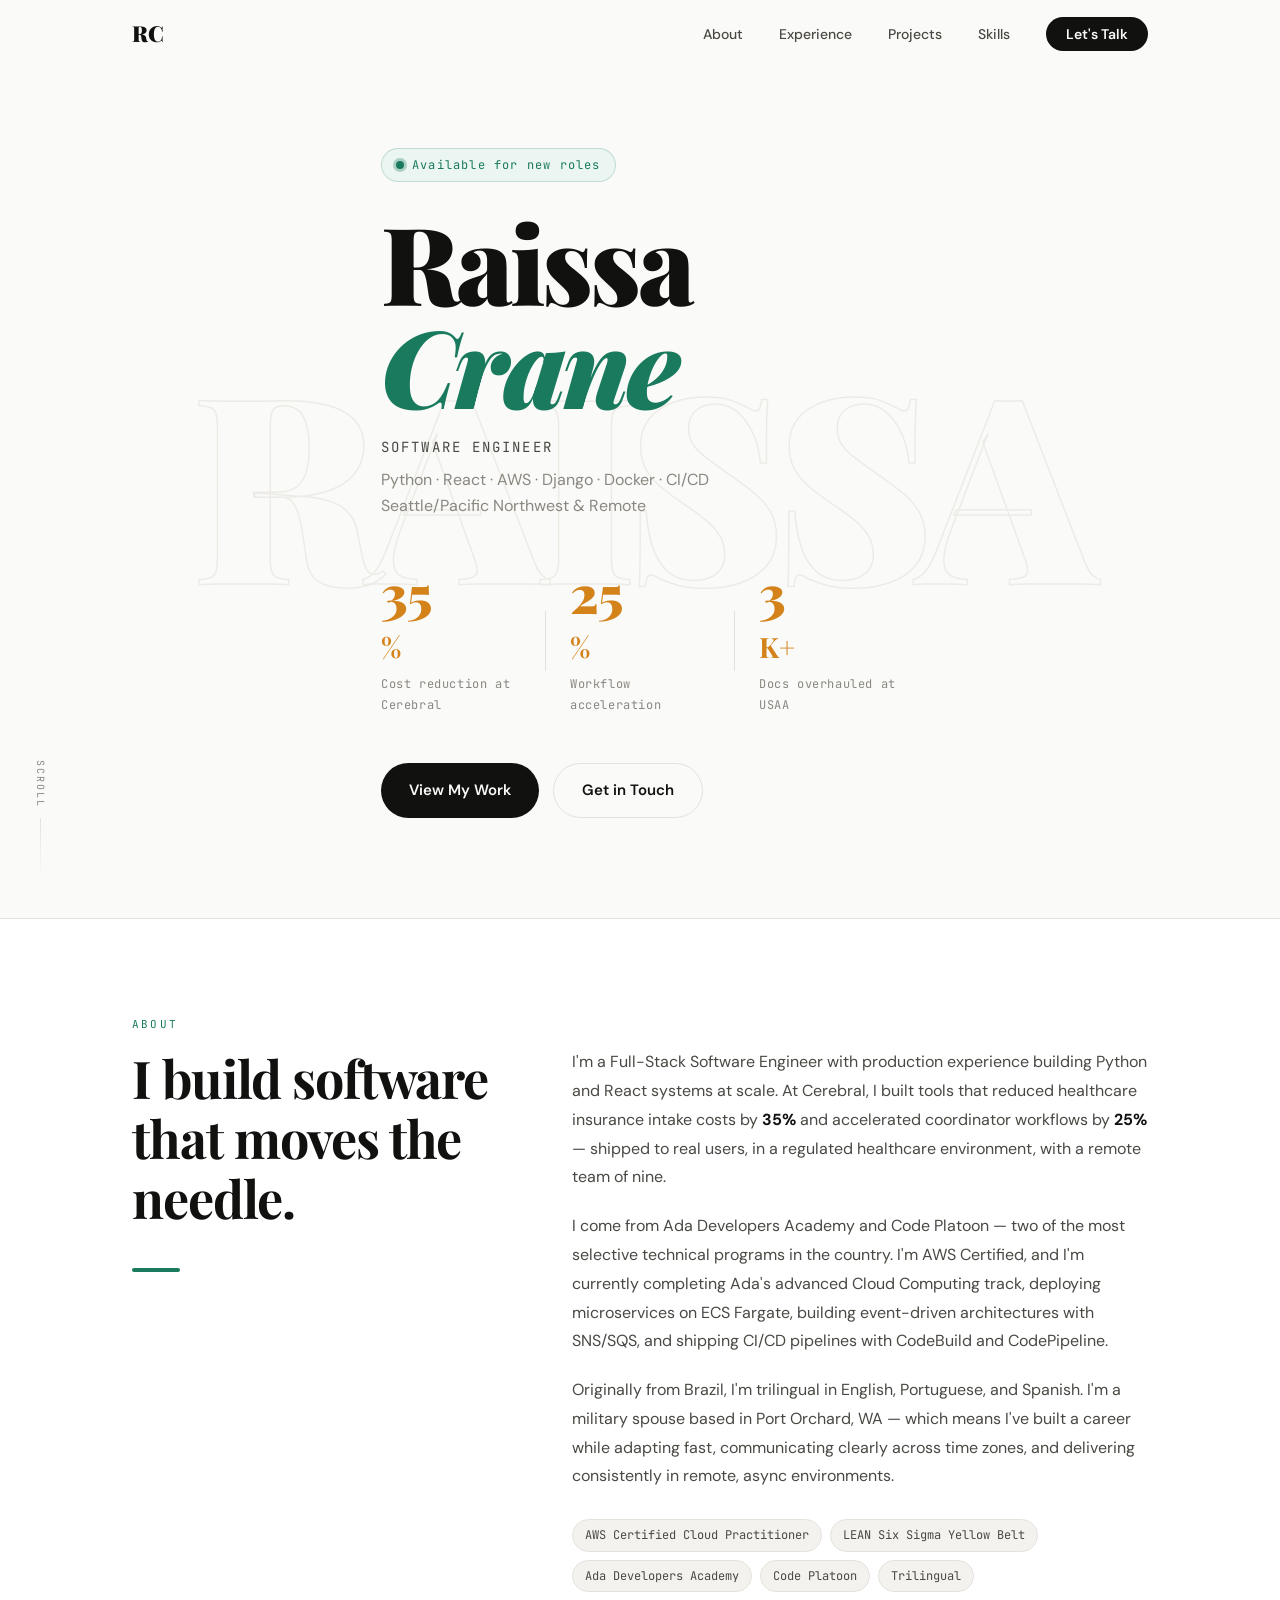
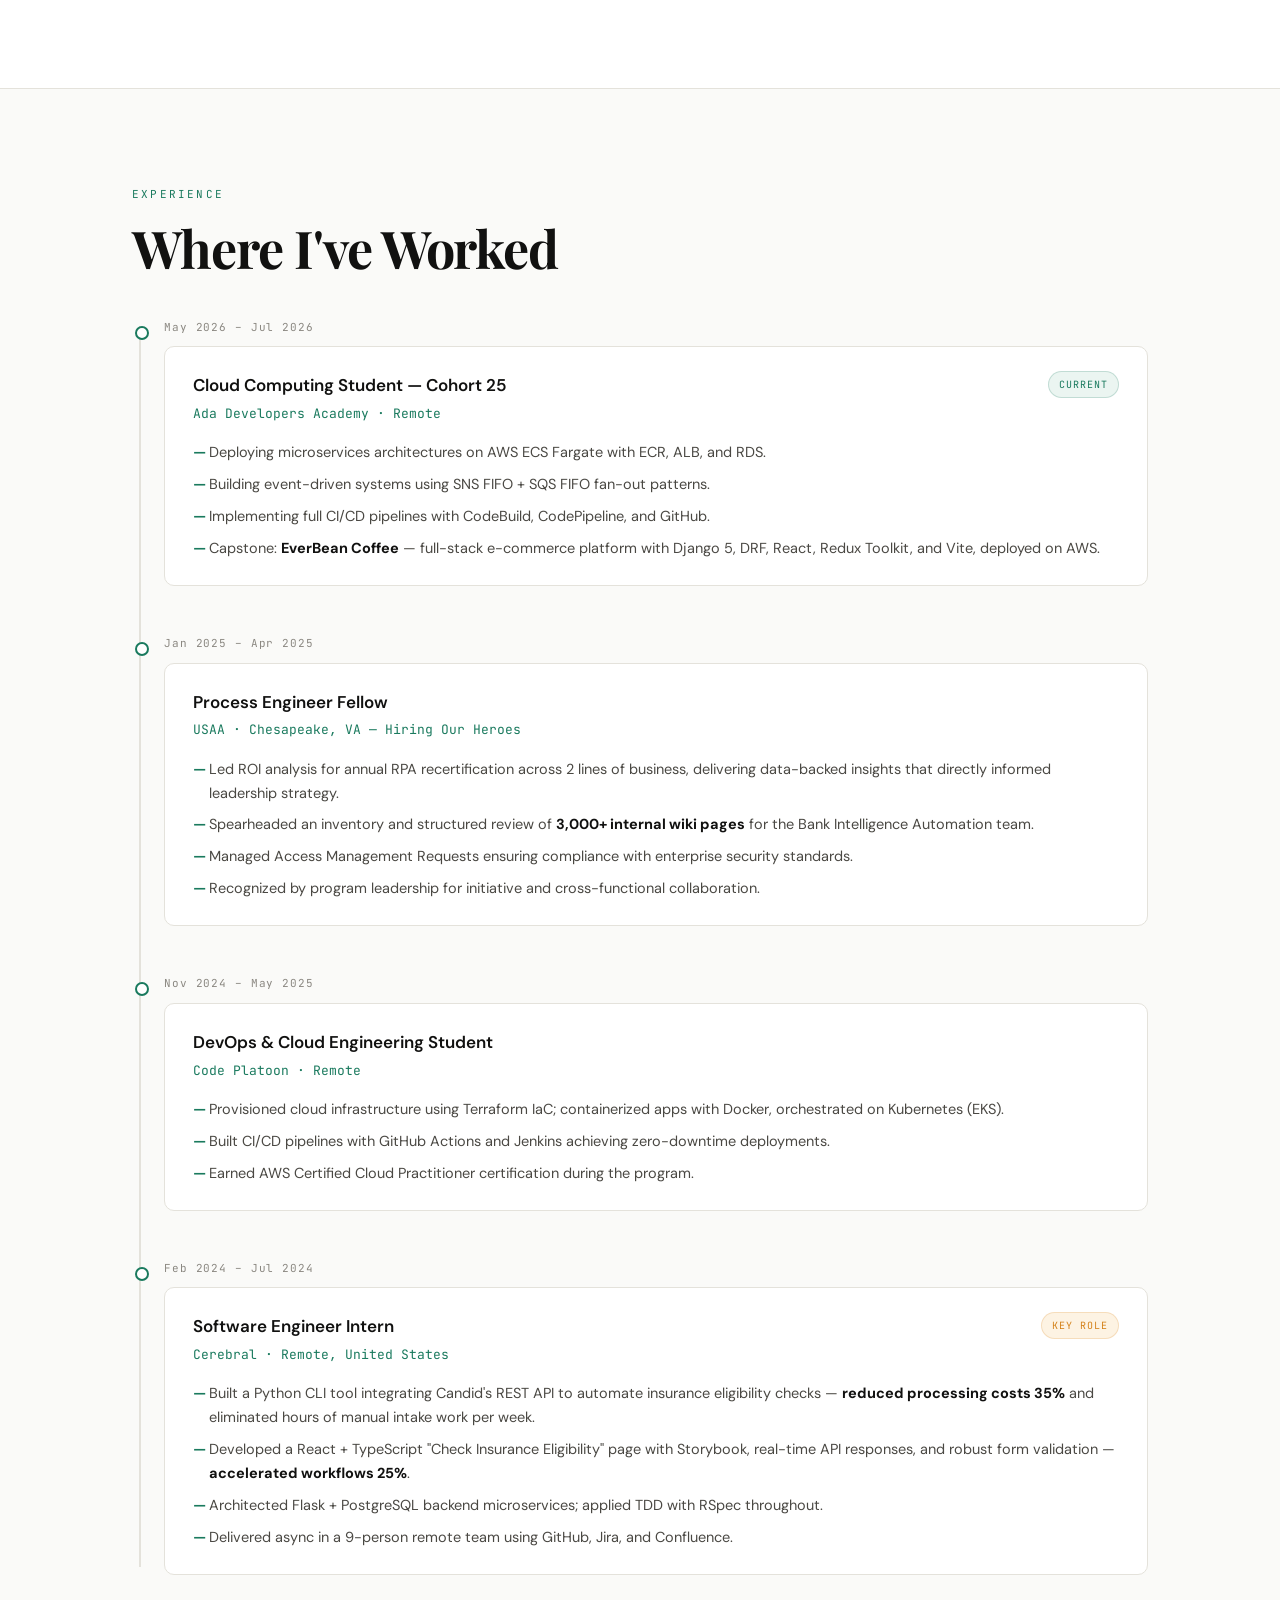
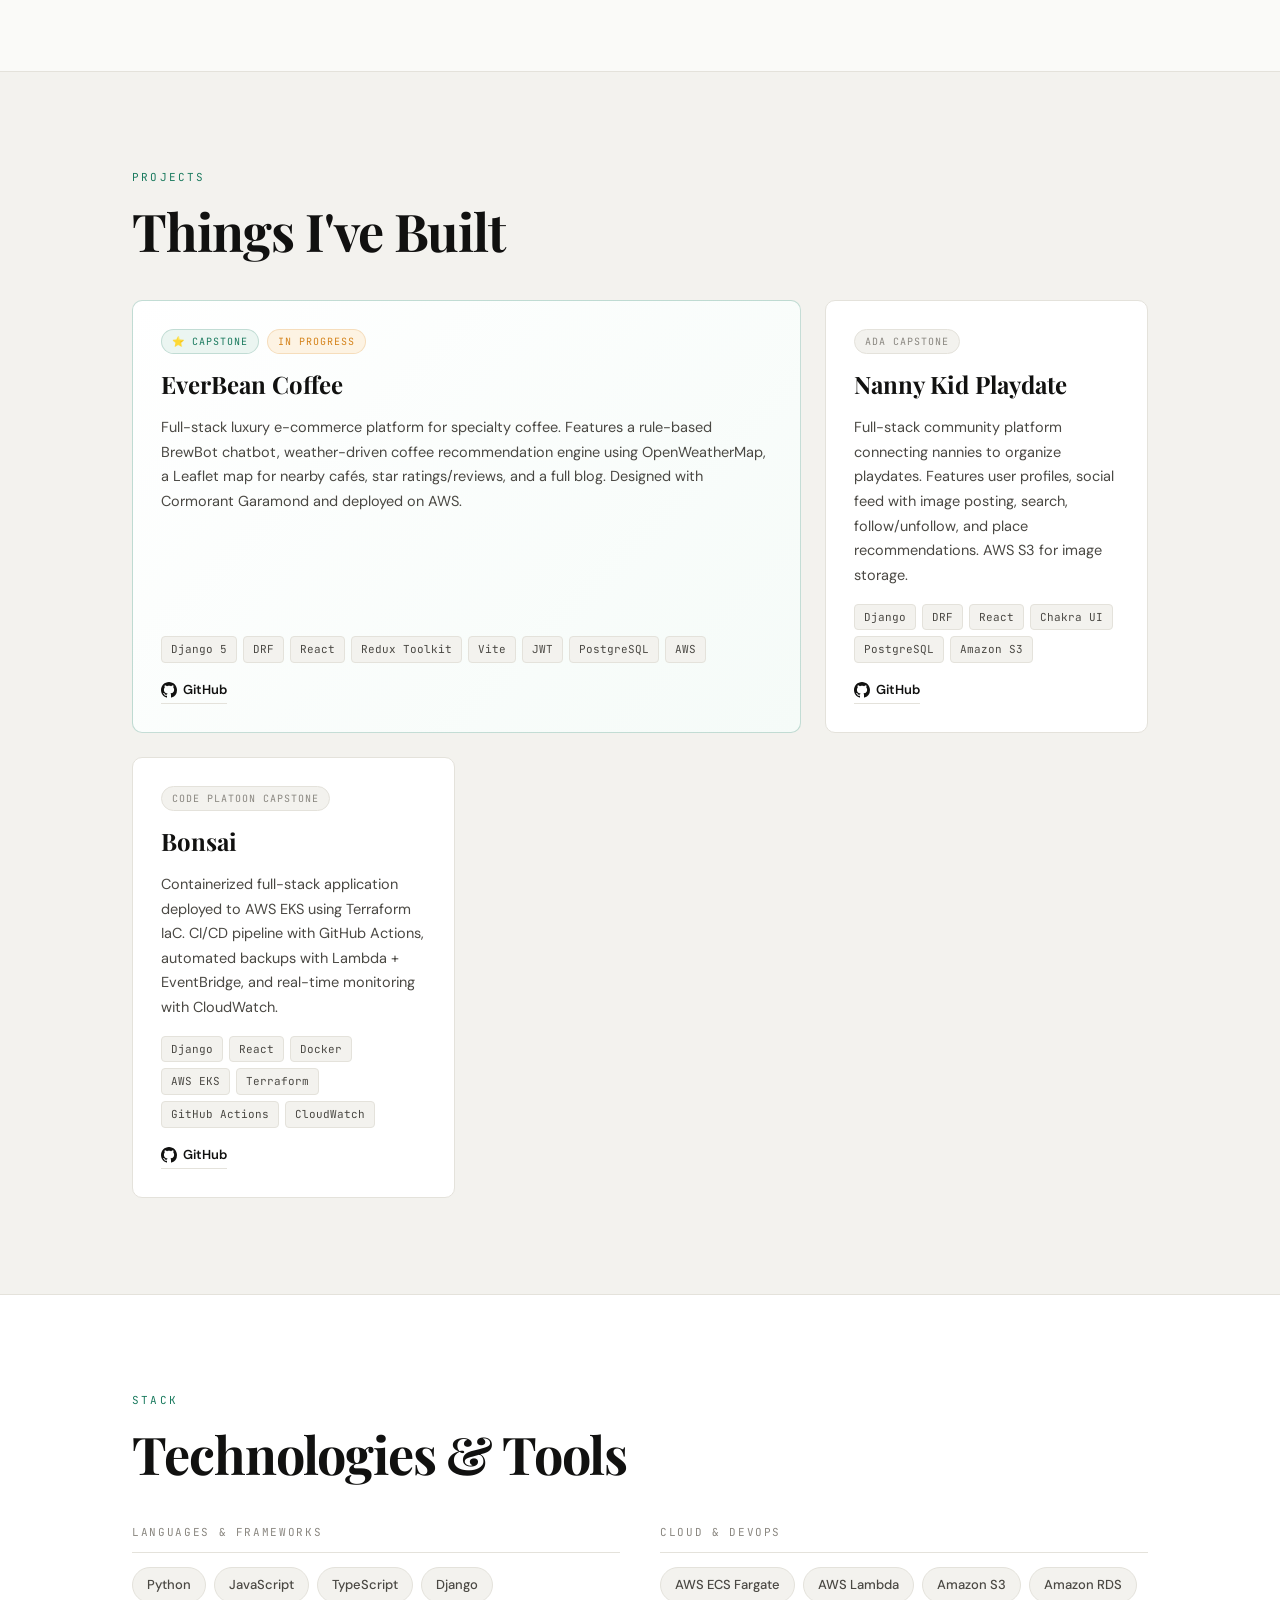
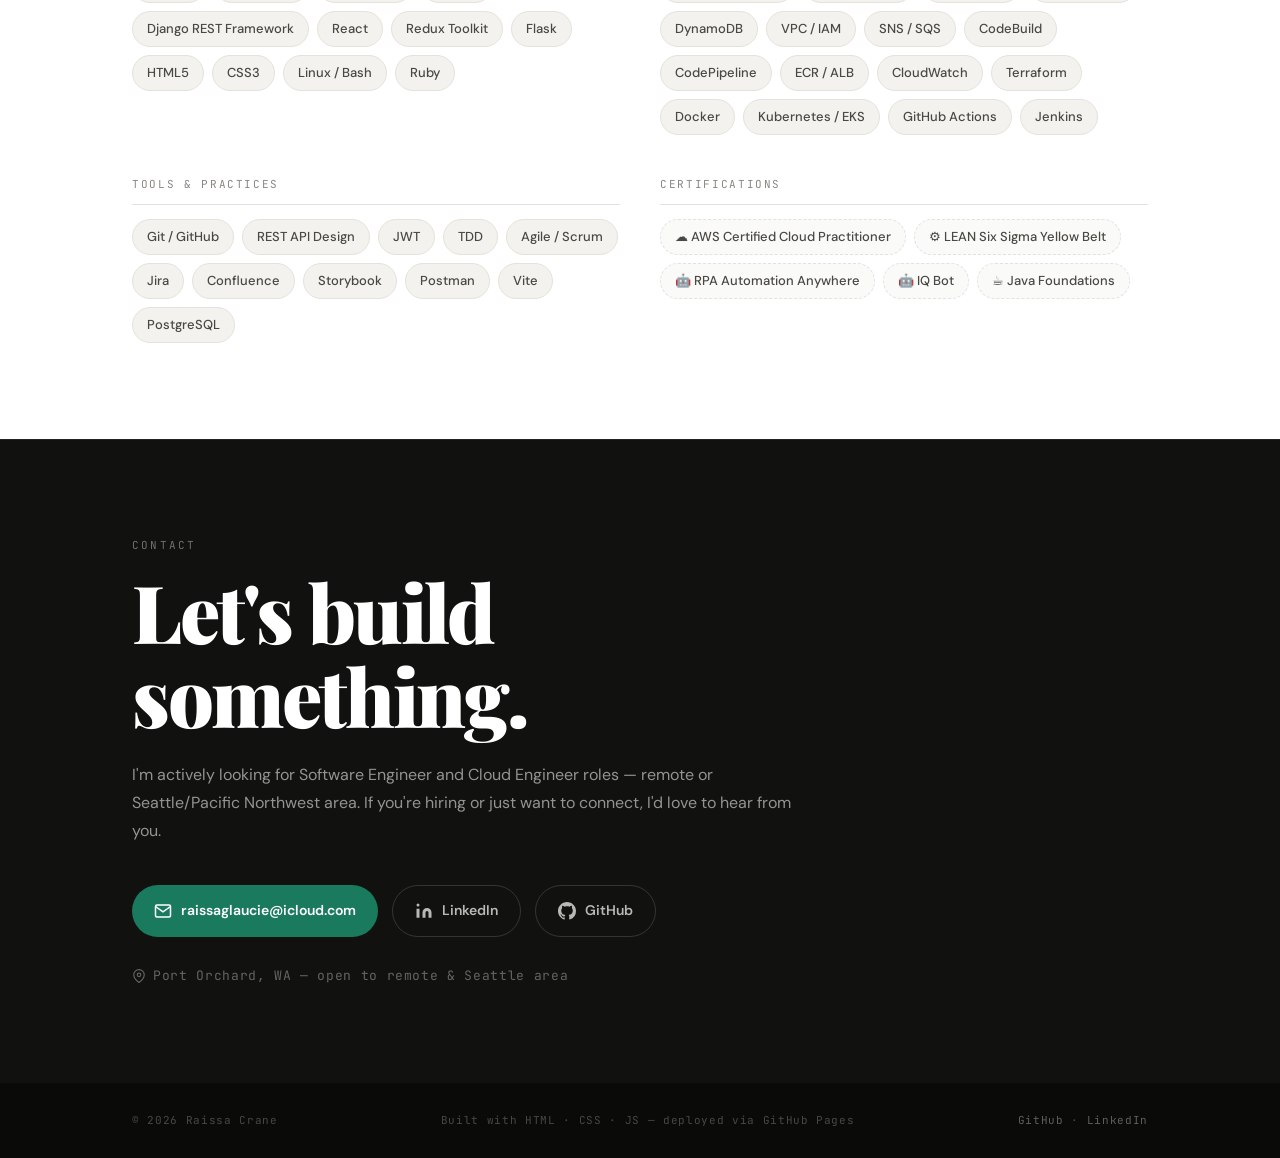
==== index.html @ 8f18fb9d "Initial portfolio deploy" ====
<!DOCTYPE html>
<html lang="en">
<head>
  <meta charset="UTF-8" />
  <meta name="viewport" content="width=device-width, initial-scale=1.0" />
  <meta name="description" content="Raissa Crane — Software Engineer. Python, React, AWS. Production experience reducing healthcare costs 35%. Open to work — Seattle/Pacific Northwest & Remote." />
  <meta name="keywords" content="Software Engineer, Python, React, AWS, Django, Full-Stack, Cloud Engineer, Portfolio" />
  <meta property="og:title" content="Raissa Crane — Software Engineer" />
  <meta property="og:description" content="Production-proven engineer. Python · React · AWS · Django. Reduced healthcare intake costs 35%." />
  <meta property="og:type" content="website" />
  <title>Raissa Crane — Software Engineer</title>
  <link rel="preconnect" href="https://fonts.googleapis.com" />
  <link rel="preconnect" href="https://fonts.gstatic.com" crossorigin />
  <link href="https://fonts.googleapis.com/css2?family=Playfair+Display:wght@700;900&family=DM+Sans:wght@300;400;500;600&family=JetBrains+Mono:wght@400;600&display=swap" rel="stylesheet" />
  <link rel="stylesheet" href="style.css" />
</head>
<body>

  <!-- ══ NAV ══ -->
  <nav class="nav" id="nav">
    <div class="nav-inner">
      <a href="#" class="nav-logo">RC</a>
      <ul class="nav-links">
        <li><a href="#about">About</a></li>
        <li><a href="#work">Experience</a></li>
        <li><a href="#projects">Projects</a></li>
        <li><a href="#skills">Skills</a></li>
        <li><a href="#contact" class="nav-cta">Let's Talk</a></li>
      </ul>
      <button class="nav-toggle" aria-label="Toggle menu" id="navToggle">
        <span></span><span></span><span></span>
      </button>
    </div>
    <div class="nav-mobile" id="navMobile">
      <a href="#about">About</a>
      <a href="#work">Experience</a>
      <a href="#projects">Projects</a>
      <a href="#skills">Skills</a>
      <a href="#contact">Let's Talk</a>
    </div>
  </nav>

  <!-- ══ HERO ══ -->
  <section class="hero" id="home">
    <div class="hero-bg-text" aria-hidden="true">RAISSA</div>
    <div class="hero-inner">
      <div class="hero-available">
        <span class="pulse"></span>
        Available for new roles
      </div>
      <h1 class="hero-name">Raissa<br><em>Crane</em></h1>
      <p class="hero-role">Software Engineer</p>
      <p class="hero-sub">
        Python · React · AWS · Django · Docker · CI/CD<br>
        Seattle/Pacific Northwest &amp; Remote
      </p>
      <div class="hero-stats">
        <div class="stat-item">
          <span class="stat-num" data-target="35">0</span><span class="stat-unit">%</span>
          <span class="stat-label">Cost reduction at Cerebral</span>
        </div>
        <div class="stat-divider"></div>
        <div class="stat-item">
          <span class="stat-num" data-target="25">0</span><span class="stat-unit">%</span>
          <span class="stat-label">Workflow acceleration</span>
        </div>
        <div class="stat-divider"></div>
        <div class="stat-item">
          <span class="stat-num" data-target="3">0</span><span class="stat-unit">K+</span>
          <span class="stat-label">Docs overhauled at USAA</span>
        </div>
      </div>
      <div class="hero-actions">
        <a href="#projects" class="btn btn-primary">View My Work</a>
        <a href="#contact" class="btn btn-ghost">Get in Touch</a>
      </div>
    </div>
    <div class="hero-scroll" aria-hidden="true">
      <span>scroll</span>
      <div class="scroll-line"></div>
    </div>
  </section>

  <!-- ══ ABOUT ══ -->
  <section class="about section-pad" id="about">
    <div class="container">
      <div class="section-eyebrow">About</div>
      <div class="about-grid">
        <div class="about-left">
          <h2 class="section-heading">I build software<br>that moves the needle.</h2>
          <div class="about-accent-bar"></div>
        </div>
        <div class="about-right">
          <p>
            I'm a Full-Stack Software Engineer with production experience building Python and React systems at scale. At Cerebral, I built tools that reduced healthcare insurance intake costs by <strong>35%</strong> and accelerated coordinator workflows by <strong>25%</strong> — shipped to real users, in a regulated healthcare environment, with a remote team of nine.
          </p>
          <p>
            I come from Ada Developers Academy and Code Platoon — two of the most selective technical programs in the country. I'm AWS Certified, and I'm currently completing Ada's advanced Cloud Computing track, deploying microservices on ECS Fargate, building event-driven architectures with SNS/SQS, and shipping CI/CD pipelines with CodeBuild and CodePipeline.
          </p>
          <p>
            Originally from Brazil, I'm trilingual in English, Portuguese, and Spanish. I'm a military spouse based in Port Orchard, WA — which means I've built a career while adapting fast, communicating clearly across time zones, and delivering consistently in remote, async environments.
          </p>
          <div class="about-tags">
            <span>AWS Certified Cloud Practitioner</span>
            <span>LEAN Six Sigma Yellow Belt</span>
            <span>Ada Developers Academy</span>
            <span>Code Platoon</span>
            <span>Trilingual</span>
          </div>
        </div>
      </div>
    </div>
  </section>

  <!-- ══ EXPERIENCE ══ -->
  <section class="work section-pad" id="work">
    <div class="container">
      <div class="section-eyebrow">Experience</div>
      <h2 class="section-heading">Where I've Worked</h2>

      <div class="timeline">

        <div class="tl-item reveal">
          <div class="tl-dot"></div>
          <div class="tl-date">May 2026 – Jul 2026</div>
          <div class="tl-card">
            <div class="tl-header">
              <div>
                <div class="tl-title">Cloud Computing Student — Cohort 25</div>
                <div class="tl-company">Ada Developers Academy · Remote</div>
              </div>
              <span class="tl-badge current">Current</span>
            </div>
            <ul class="tl-bullets">
              <li>Deploying microservices architectures on AWS ECS Fargate with ECR, ALB, and RDS.</li>
              <li>Building event-driven systems using SNS FIFO + SQS FIFO fan-out patterns.</li>
              <li>Implementing full CI/CD pipelines with CodeBuild, CodePipeline, and GitHub.</li>
              <li>Capstone: <strong>EverBean Coffee</strong> — full-stack e-commerce platform with Django 5, DRF, React, Redux Toolkit, and Vite, deployed on AWS.</li>
            </ul>
          </div>
        </div>

        <div class="tl-item reveal">
          <div class="tl-dot"></div>
          <div class="tl-date">Jan 2025 – Apr 2025</div>
          <div class="tl-card">
            <div class="tl-header">
              <div>
                <div class="tl-title">Process Engineer Fellow</div>
                <div class="tl-company">USAA · Chesapeake, VA — Hiring Our Heroes</div>
              </div>
            </div>
            <ul class="tl-bullets">
              <li>Led ROI analysis for annual RPA recertification across 2 lines of business, delivering data-backed insights that directly informed leadership strategy.</li>
              <li>Spearheaded an inventory and structured review of <strong>3,000+ internal wiki pages</strong> for the Bank Intelligence Automation team.</li>
              <li>Managed Access Management Requests ensuring compliance with enterprise security standards.</li>
              <li>Recognized by program leadership for initiative and cross-functional collaboration.</li>
            </ul>
          </div>
        </div>

        <div class="tl-item reveal">
          <div class="tl-dot"></div>
          <div class="tl-date">Nov 2024 – May 2025</div>
          <div class="tl-card">
            <div class="tl-header">
              <div>
                <div class="tl-title">DevOps &amp; Cloud Engineering Student</div>
                <div class="tl-company">Code Platoon · Remote</div>
              </div>
            </div>
            <ul class="tl-bullets">
              <li>Provisioned cloud infrastructure using Terraform IaC; containerized apps with Docker, orchestrated on Kubernetes (EKS).</li>
              <li>Built CI/CD pipelines with GitHub Actions and Jenkins achieving zero-downtime deployments.</li>
              <li>Earned AWS Certified Cloud Practitioner certification during the program.</li>
            </ul>
          </div>
        </div>

        <div class="tl-item reveal">
          <div class="tl-dot"></div>
          <div class="tl-date">Feb 2024 – Jul 2024</div>
          <div class="tl-card">
            <div class="tl-header">
              <div>
                <div class="tl-title">Software Engineer Intern</div>
                <div class="tl-company">Cerebral · Remote, United States</div>
              </div>
              <span class="tl-badge highlight">Key Role</span>
            </div>
            <ul class="tl-bullets">
              <li>Built a Python CLI tool integrating Candid's REST API to automate insurance eligibility checks — <strong>reduced processing costs 35%</strong> and eliminated hours of manual intake work per week.</li>
              <li>Developed a React + TypeScript "Check Insurance Eligibility" page with Storybook, real-time API responses, and robust form validation — <strong>accelerated workflows 25%</strong>.</li>
              <li>Architected Flask + PostgreSQL backend microservices; applied TDD with RSpec throughout.</li>
              <li>Delivered async in a 9-person remote team using GitHub, Jira, and Confluence.</li>
            </ul>
          </div>
        </div>

      </div>
    </div>
  </section>

  <!-- ══ PROJECTS ══ -->
  <section class="projects section-pad" id="projects">
    <div class="container">
      <div class="section-eyebrow">Projects</div>
      <h2 class="section-heading">Things I've Built</h2>
      <div class="projects-grid">

        <div class="project-card featured reveal">
          <div class="project-tag-row">
            <span class="project-tag tag-featured">⭐ Capstone</span>
            <span class="project-tag tag-live">In Progress</span>
          </div>
          <h3 class="project-title">EverBean Coffee</h3>
          <p class="project-desc">
            Full-stack luxury e-commerce platform for specialty coffee. Features a rule-based BrewBot chatbot, weather-driven coffee recommendation engine using OpenWeatherMap, a Leaflet map for nearby cafés, star ratings/reviews, and a full blog. Designed with Cormorant Garamond and deployed on AWS.
          </p>
          <div class="project-stack">
            <span>Django 5</span><span>DRF</span><span>React</span><span>Redux Toolkit</span>
            <span>Vite</span><span>JWT</span><span>PostgreSQL</span><span>AWS</span>
          </div>
          <div class="project-links">
            <a href="https://github.com/raissaglaucie/everbean-coffee" target="_blank" rel="noopener" class="project-link">
              <svg width="16" height="16" viewBox="0 0 24 24" fill="currentColor"><path d="M12 0C5.37 0 0 5.37 0 12c0 5.31 3.435 9.795 8.205 11.385.6.105.825-.255.825-.57 0-.285-.015-1.23-.015-2.235-3.015.555-3.795-.735-4.035-1.41-.135-.345-.72-1.41-1.23-1.695-.42-.225-1.02-.78-.015-.795.945-.015 1.62.87 1.845 1.23 1.08 1.815 2.805 1.305 3.495.99.105-.78.42-1.305.765-1.605-2.67-.3-5.46-1.335-5.46-5.925 0-1.305.465-2.385 1.23-3.225-.12-.3-.54-1.53.12-3.18 0 0 1.005-.315 3.3 1.23.96-.27 1.98-.405 3-.405s2.04.135 3 .405c2.295-1.56 3.3-1.23 3.3-1.23.66 1.65.24 2.88.12 3.18.765.84 1.23 1.905 1.23 3.225 0 4.605-2.805 5.625-5.475 5.925.435.375.81 1.095.81 2.22 0 1.605-.015 2.895-.015 3.3 0 .315.225.69.825.57A12.02 12.02 0 0 0 24 12c0-6.63-5.37-12-12-12z"/></svg>
              GitHub
            </a>
          </div>
        </div>

        <div class="project-card reveal">
          <div class="project-tag-row">
            <span class="project-tag tag-capstone">Ada Capstone</span>
          </div>
          <h3 class="project-title">Nanny Kid Playdate</h3>
          <p class="project-desc">
            Full-stack community platform connecting nannies to organize playdates. Features user profiles, social feed with image posting, search, follow/unfollow, and place recommendations. AWS S3 for image storage.
          </p>
          <div class="project-stack">
            <span>Django</span><span>DRF</span><span>React</span><span>Chakra UI</span>
            <span>PostgreSQL</span><span>Amazon S3</span>
          </div>
          <div class="project-links">
            <a href="https://github.com/raissaglaucie" target="_blank" rel="noopener" class="project-link">
              <svg width="16" height="16" viewBox="0 0 24 24" fill="currentColor"><path d="M12 0C5.37 0 0 5.37 0 12c0 5.31 3.435 9.795 8.205 11.385.6.105.825-.255.825-.57 0-.285-.015-1.23-.015-2.235-3.015.555-3.795-.735-4.035-1.41-.135-.345-.72-1.41-1.23-1.695-.42-.225-1.02-.78-.015-.795.945-.015 1.62.87 1.845 1.23 1.08 1.815 2.805 1.305 3.495.99.105-.78.42-1.305.765-1.605-2.67-.3-5.46-1.335-5.46-5.925 0-1.305.465-2.385 1.23-3.225-.12-.3-.54-1.53.12-3.18 0 0 1.005-.315 3.3 1.23.96-.27 1.98-.405 3-.405s2.04.135 3 .405c2.295-1.56 3.3-1.23 3.3-1.23.66 1.65.24 2.88.12 3.18.765.84 1.23 1.905 1.23 3.225 0 4.605-2.805 5.625-5.475 5.925.435.375.81 1.095.81 2.22 0 1.605-.015 2.895-.015 3.3 0 .315.225.69.825.57A12.02 12.02 0 0 0 24 12c0-6.63-5.37-12-12-12z"/></svg>
              GitHub
            </a>
          </div>
        </div>

        <div class="project-card reveal">
          <div class="project-tag-row">
            <span class="project-tag tag-capstone">Code Platoon Capstone</span>
          </div>
          <h3 class="project-title">Bonsai</h3>
          <p class="project-desc">
            Containerized full-stack application deployed to AWS EKS using Terraform IaC. CI/CD pipeline with GitHub Actions, automated backups with Lambda + EventBridge, and real-time monitoring with CloudWatch.
          </p>
          <div class="project-stack">
            <span>Django</span><span>React</span><span>Docker</span><span>AWS EKS</span>
            <span>Terraform</span><span>GitHub Actions</span><span>CloudWatch</span>
          </div>
          <div class="project-links">
            <a href="https://github.com/raissaglaucie" target="_blank" rel="noopener" class="project-link">
              <svg width="16" height="16" viewBox="0 0 24 24" fill="currentColor"><path d="M12 0C5.37 0 0 5.37 0 12c0 5.31 3.435 9.795 8.205 11.385.6.105.825-.255.825-.57 0-.285-.015-1.23-.015-2.235-3.015.555-3.795-.735-4.035-1.41-.135-.345-.72-1.41-1.23-1.695-.42-.225-1.02-.78-.015-.795.945-.015 1.62.87 1.845 1.23 1.08 1.815 2.805 1.305 3.495.99.105-.78.42-1.305.765-1.605-2.67-.3-5.46-1.335-5.46-5.925 0-1.305.465-2.385 1.23-3.225-.12-.3-.54-1.53.12-3.18 0 0 1.005-.315 3.3 1.23.96-.27 1.98-.405 3-.405s2.04.135 3 .405c2.295-1.56 3.3-1.23 3.3-1.23.66 1.65.24 2.88.12 3.18.765.84 1.23 1.905 1.23 3.225 0 4.605-2.805 5.625-5.475 5.925.435.375.81 1.095.81 2.22 0 1.605-.015 2.895-.015 3.3 0 .315.225.69.825.57A12.02 12.02 0 0 0 24 12c0-6.63-5.37-12-12-12z"/></svg>
              GitHub
            </a>
          </div>
        </div>

      </div>
    </div>
  </section>

  <!-- ══ SKILLS ══ -->
  <section class="skills section-pad" id="skills">
    <div class="container">
      <div class="section-eyebrow">Stack</div>
      <h2 class="section-heading">Technologies &amp; Tools</h2>
      <div class="skills-grid">
        <div class="skill-group reveal">
          <div class="skill-group-label">Languages &amp; Frameworks</div>
          <div class="skill-pills">
            <span>Python</span><span>JavaScript</span><span>TypeScript</span>
            <span>Django</span><span>Django REST Framework</span><span>React</span>
            <span>Redux Toolkit</span><span>Flask</span><span>HTML5</span>
            <span>CSS3</span><span>Linux / Bash</span><span>Ruby</span>
          </div>
        </div>
        <div class="skill-group reveal">
          <div class="skill-group-label">Cloud &amp; DevOps</div>
          <div class="skill-pills">
            <span>AWS ECS Fargate</span><span>AWS Lambda</span><span>Amazon S3</span>
            <span>Amazon RDS</span><span>DynamoDB</span><span>VPC / IAM</span>
            <span>SNS / SQS</span><span>CodeBuild</span><span>CodePipeline</span>
            <span>ECR / ALB</span><span>CloudWatch</span><span>Terraform</span>
            <span>Docker</span><span>Kubernetes / EKS</span><span>GitHub Actions</span>
            <span>Jenkins</span>
          </div>
        </div>
        <div class="skill-group reveal">
          <div class="skill-group-label">Tools &amp; Practices</div>
          <div class="skill-pills">
            <span>Git / GitHub</span><span>REST API Design</span><span>JWT</span>
            <span>TDD</span><span>Agile / Scrum</span><span>Jira</span>
            <span>Confluence</span><span>Storybook</span><span>Postman</span>
            <span>Vite</span><span>PostgreSQL</span>
          </div>
        </div>
        <div class="skill-group reveal">
          <div class="skill-group-label">Certifications</div>
          <div class="skill-pills certs">
            <span class="cert">☁️ AWS Certified Cloud Practitioner</span>
            <span class="cert">⚙️ LEAN Six Sigma Yellow Belt</span>
            <span class="cert">🤖 RPA Automation Anywhere</span>
            <span class="cert">🤖 IQ Bot</span>
            <span class="cert">☕ Java Foundations</span>
          </div>
        </div>
      </div>
    </div>
  </section>

  <!-- ══ CONTACT ══ -->
  <section class="contact section-pad" id="contact">
    <div class="container">
      <div class="contact-inner">
        <div class="section-eyebrow">Contact</div>
        <h2 class="contact-heading">Let's build something.</h2>
        <p class="contact-sub">
          I'm actively looking for Software Engineer and Cloud Engineer roles — remote or Seattle/Pacific Northwest area. If you're hiring or just want to connect, I'd love to hear from you.
        </p>
        <div class="contact-links">
          <a href="mailto:raissaglaucie@icloud.com" class="contact-btn primary">
            <svg width="18" height="18" viewBox="0 0 24 24" fill="none" stroke="currentColor" stroke-width="2"><path d="M4 4h16c1.1 0 2 .9 2 2v12c0 1.1-.9 2-2 2H4c-1.1 0-2-.9-2-2V6c0-1.1.9-2 2-2z"/><polyline points="22,6 12,13 2,6"/></svg>
            raissaglaucie@icloud.com
          </a>
          <a href="https://linkedin.com/in/raissacrane" target="_blank" rel="noopener" class="contact-btn ghost">
            <svg width="18" height="18" viewBox="0 0 24 24" fill="currentColor"><path d="M16 8a6 6 0 0 1 6 6v7h-4v-7a2 2 0 0 0-2-2 2 2 0 0 0-2 2v7h-4v-7a6 6 0 0 1 6-6zM2 9h4v12H2z"/><circle cx="4" cy="4" r="2"/></svg>
            LinkedIn
          </a>
          <a href="https://github.com/raissaglaucie" target="_blank" rel="noopener" class="contact-btn ghost">
            <svg width="18" height="18" viewBox="0 0 24 24" fill="currentColor"><path d="M12 0C5.37 0 0 5.37 0 12c0 5.31 3.435 9.795 8.205 11.385.6.105.825-.255.825-.57 0-.285-.015-1.23-.015-2.235-3.015.555-3.795-.735-4.035-1.41-.135-.345-.72-1.41-1.23-1.695-.42-.225-1.02-.78-.015-.795.945-.015 1.62.87 1.845 1.23 1.08 1.815 2.805 1.305 3.495.99.105-.78.42-1.305.765-1.605-2.67-.3-5.46-1.335-5.46-5.925 0-1.305.465-2.385 1.23-3.225-.12-.3-.54-1.53.12-3.18 0 0 1.005-.315 3.3 1.23.96-.27 1.98-.405 3-.405s2.04.135 3 .405c2.295-1.56 3.3-1.23 3.3-1.23.66 1.65.24 2.88.12 3.18.765.84 1.23 1.905 1.23 3.225 0 4.605-2.805 5.625-5.475 5.925.435.375.81 1.095.81 2.22 0 1.605-.015 2.895-.015 3.3 0 .315.225.69.825.57A12.02 12.02 0 0 0 24 12c0-6.63-5.37-12-12-12z"/></svg>
            GitHub
          </a>
        </div>
        <div class="contact-location">
          <svg width="14" height="14" viewBox="0 0 24 24" fill="none" stroke="currentColor" stroke-width="2"><path d="M21 10c0 7-9 13-9 13s-9-6-9-13a9 9 0 0 1 18 0z"/><circle cx="12" cy="10" r="3"/></svg>
          Port Orchard, WA — open to remote &amp; Seattle area
        </div>
      </div>
    </div>
  </section>

  <!-- ══ FOOTER ══ -->
  <footer class="footer">
    <div class="container footer-inner">
      <span>© 2026 Raissa Crane</span>
      <span>Built with HTML · CSS · JS — deployed via GitHub Pages</span>
      <span>
        <a href="https://github.com/raissaglaucie" target="_blank" rel="noopener">GitHub</a> ·
        <a href="https://linkedin.com/in/raissacrane" target="_blank" rel="noopener">LinkedIn</a>
      </span>
    </div>
  </footer>

  <script src="script.js"></script>
</body>
</html>
---- style.css ----
/* ══════════════════════════════════════════
   RAISSA CRANE — PORTFOLIO
   Design: editorial, light, emerald accent
   ══════════════════════════════════════════ */

/* ── TOKENS ── */
:root {
  --bg:         #FAFAF8;
  --bg-alt:     #F3F2EE;
  --surface:    #FFFFFF;
  --border:     #E4E2DB;
  --text:       #111110;
  --text-mid:   #4A4843;
  --text-light: #8A8780;
  --green:      #1A7A5E;
  --green-light:#EBF5F1;
  --green-mid:  #2A9B78;
  --amber:      #D4821A;
  --amber-light:#FDF3E3;

  --ff-display: 'Playfair Display', Georgia, serif;
  --ff-body:    'DM Sans', system-ui, sans-serif;
  --ff-mono:    'JetBrains Mono', 'Courier New', monospace;

  --nav-h: 68px;
  --radius: 10px;
  --transition: 0.25s ease;
}

/* ── RESET ── */
*, *::before, *::after { box-sizing: border-box; margin: 0; padding: 0; }
html { scroll-behavior: smooth; -webkit-font-smoothing: antialiased; }
body {
  background: var(--bg);
  color: var(--text);
  font-family: var(--ff-body);
  font-size: 16px;
  line-height: 1.7;
  overflow-x: hidden;
}
img { display: block; max-width: 100%; }
a { color: inherit; text-decoration: none; }

/* ── TYPOGRAPHY ── */
.section-eyebrow {
  font-family: var(--ff-mono);
  font-size: 11px;
  letter-spacing: 0.2em;
  text-transform: uppercase;
  color: var(--green);
  margin-bottom: 14px;
}
.section-heading {
  font-family: var(--ff-display);
  font-size: clamp(32px, 5vw, 52px);
  font-weight: 700;
  line-height: 1.15;
  letter-spacing: -0.02em;
  color: var(--text);
  margin-bottom: 40px;
}
.section-pad { padding: 96px 0; }

/* ── CONTAINER ── */
.container {
  max-width: 1080px;
  margin: 0 auto;
  padding: 0 32px;
}

/* ══ NAV ══ */
.nav {
  position: fixed;
  top: 0; left: 0; right: 0;
  z-index: 100;
  background: rgba(250,250,248,0.92);
  backdrop-filter: blur(12px);
  border-bottom: 1px solid transparent;
  transition: border-color var(--transition), box-shadow var(--transition);
  height: var(--nav-h);
}
.nav.scrolled {
  border-color: var(--border);
  box-shadow: 0 1px 20px rgba(0,0,0,0.06);
}
.nav-inner {
  max-width: 1080px;
  margin: 0 auto;
  padding: 0 32px;
  height: var(--nav-h);
  display: flex;
  align-items: center;
  justify-content: space-between;
}
.nav-logo {
  font-family: var(--ff-display);
  font-size: 22px;
  font-weight: 900;
  color: var(--text);
  letter-spacing: -0.02em;
}
.nav-links {
  display: flex;
  list-style: none;
  gap: 36px;
  align-items: center;
}
.nav-links a {
  font-size: 14px;
  font-weight: 500;
  color: var(--text-mid);
  transition: color var(--transition);
}
.nav-links a:hover { color: var(--text); }
.nav-links .nav-cta {
  background: var(--text);
  color: var(--bg) !important;
  padding: 8px 20px;
  border-radius: 100px;
  font-weight: 600;
  transition: background var(--transition), transform var(--transition);
}
.nav-links .nav-cta:hover { background: var(--green); transform: translateY(-1px); }
.nav-toggle { display: none; }

/* Mobile nav */
.nav-mobile {
  display: none;
  flex-direction: column;
  gap: 0;
  background: var(--surface);
  border-top: 1px solid var(--border);
  padding: 12px 0;
}
.nav-mobile a {
  display: block;
  padding: 12px 32px;
  font-size: 15px;
  font-weight: 500;
  color: var(--text-mid);
  transition: color var(--transition), background var(--transition);
}
.nav-mobile a:hover { color: var(--text); background: var(--bg-alt); }
.nav-mobile.open { display: flex; }

/* ══ HERO ══ */
.hero {
  min-height: 100vh;
  padding-top: var(--nav-h);
  background: var(--bg);
  display: flex;
  align-items: center;
  position: relative;
  overflow: hidden;
}
.hero-bg-text {
  position: absolute;
  top: 50%;
  left: 50%;
  transform: translate(-50%, -46%);
  font-family: var(--ff-display);
  font-size: clamp(120px, 22vw, 260px);
  font-weight: 900;
  letter-spacing: -0.04em;
  color: transparent;
  -webkit-text-stroke: 1.5px var(--border);
  text-stroke: 1.5px var(--border);
  white-space: nowrap;
  user-select: none;
  pointer-events: none;
  opacity: 0.6;
}
.hero-inner {
  position: relative;
  z-index: 2;
  max-width: 1080px;
  margin: 0 auto;
  padding: 80px 32px 100px;
}
.hero-available {
  display: inline-flex;
  align-items: center;
  gap: 8px;
  font-family: var(--ff-mono);
  font-size: 12px;
  letter-spacing: 0.1em;
  color: var(--green);
  background: var(--green-light);
  border: 1px solid rgba(26,122,94,0.2);
  border-radius: 100px;
  padding: 6px 14px;
  margin-bottom: 28px;
}
.pulse {
  width: 8px; height: 8px;
  border-radius: 50%;
  background: var(--green);
  position: relative;
  flex-shrink: 0;
}
.pulse::after {
  content: '';
  position: absolute;
  inset: -3px;
  border-radius: 50%;
  background: var(--green);
  opacity: 0.3;
  animation: pulse 2s ease infinite;
}
@keyframes pulse {
  0%, 100% { transform: scale(1); opacity: 0.3; }
  50% { transform: scale(1.6); opacity: 0; }
}
.hero-name {
  font-family: var(--ff-display);
  font-size: clamp(56px, 10vw, 108px);
  font-weight: 900;
  line-height: 0.95;
  letter-spacing: -0.03em;
  color: var(--text);
  margin-bottom: 20px;
}
.hero-name em {
  font-style: italic;
  color: var(--green);
}
.hero-role {
  font-family: var(--ff-mono);
  font-size: 14px;
  letter-spacing: 0.15em;
  text-transform: uppercase;
  color: var(--text-mid);
  margin-bottom: 8px;
}
.hero-sub {
  font-size: 16px;
  color: var(--text-light);
  margin-bottom: 48px;
  line-height: 1.6;
}

/* Stats */
.hero-stats {
  display: flex;
  align-items: center;
  gap: 0;
  margin-bottom: 48px;
  flex-wrap: wrap;
  gap: 24px;
}
.stat-item {
  display: flex;
  flex-direction: column;
  gap: 4px;
}
.stat-num {
  font-family: var(--ff-display);
  font-size: 52px;
  font-weight: 900;
  line-height: 1;
  color: var(--amber);
  letter-spacing: -0.02em;
}
.stat-unit {
  font-family: var(--ff-display);
  font-size: 28px;
  font-weight: 700;
  color: var(--amber);
}
.stat-label {
  font-size: 12px;
  color: var(--text-light);
  font-family: var(--ff-mono);
  letter-spacing: 0.05em;
  max-width: 140px;
}
.stat-divider {
  width: 1px;
  height: 60px;
  background: var(--border);
  flex-shrink: 0;
}

/* Hero buttons */
.hero-actions { display: flex; gap: 14px; flex-wrap: wrap; }
.btn {
  display: inline-flex;
  align-items: center;
  gap: 8px;
  font-size: 15px;
  font-weight: 600;
  padding: 14px 28px;
  border-radius: 100px;
  transition: all var(--transition);
  cursor: pointer;
}
.btn-primary {
  background: var(--text);
  color: var(--bg);
}
.btn-primary:hover { background: var(--green); transform: translateY(-2px); box-shadow: 0 8px 24px rgba(26,122,94,0.25); }
.btn-ghost {
  background: transparent;
  color: var(--text);
  border: 1.5px solid var(--border);
}
.btn-ghost:hover { border-color: var(--text); transform: translateY(-2px); }

/* Hero scroll indicator */
.hero-scroll {
  position: absolute;
  bottom: 40px;
  left: 32px;
  display: flex;
  flex-direction: column;
  align-items: center;
  gap: 10px;
}
.hero-scroll span {
  font-family: var(--ff-mono);
  font-size: 10px;
  letter-spacing: 0.2em;
  text-transform: uppercase;
  color: var(--text-light);
  writing-mode: vertical-rl;
}
.scroll-line {
  width: 1px;
  height: 60px;
  background: linear-gradient(to bottom, var(--border), transparent);
  animation: scrollAnim 1.8s ease infinite;
}
@keyframes scrollAnim {
  0% { transform: scaleY(0); transform-origin: top; }
  50% { transform: scaleY(1); transform-origin: top; }
  51% { transform: scaleY(1); transform-origin: bottom; }
  100% { transform: scaleY(0); transform-origin: bottom; }
}

/* ══ ABOUT ══ */
.about { background: var(--surface); border-top: 1px solid var(--border); border-bottom: 1px solid var(--border); }
.about-grid {
  display: grid;
  grid-template-columns: 1fr 1.6fr;
  gap: 80px;
  align-items: start;
}
.about-accent-bar {
  width: 48px;
  height: 4px;
  background: var(--green);
  border-radius: 2px;
  margin-top: 16px;
}
.about-right p {
  color: var(--text-mid);
  margin-bottom: 20px;
  font-size: 16px;
  line-height: 1.8;
}
.about-right p strong { color: var(--text); }
.about-tags {
  display: flex;
  flex-wrap: wrap;
  gap: 8px;
  margin-top: 28px;
}
.about-tags span {
  font-family: var(--ff-mono);
  font-size: 12px;
  padding: 5px 12px;
  border-radius: 100px;
  background: var(--bg-alt);
  border: 1px solid var(--border);
  color: var(--text-mid);
}

/* ══ EXPERIENCE / TIMELINE ══ */
.work { background: var(--bg); }
.timeline {
  position: relative;
  padding-left: 32px;
}
.timeline::before {
  content: '';
  position: absolute;
  left: 7px;
  top: 8px;
  bottom: 8px;
  width: 2px;
  background: var(--border);
}
.tl-item {
  position: relative;
  margin-bottom: 48px;
}
.tl-item:last-child { margin-bottom: 0; }
.tl-dot {
  position: absolute;
  left: -29px;
  top: 8px;
  width: 14px; height: 14px;
  border-radius: 50%;
  background: var(--surface);
  border: 2.5px solid var(--green);
  z-index: 1;
}
.tl-date {
  font-family: var(--ff-mono);
  font-size: 11px;
  letter-spacing: 0.08em;
  color: var(--text-light);
  margin-bottom: 10px;
}
.tl-card {
  background: var(--surface);
  border: 1px solid var(--border);
  border-radius: var(--radius);
  padding: 24px 28px;
  transition: box-shadow var(--transition), border-color var(--transition);
}
.tl-card:hover {
  box-shadow: 0 4px 24px rgba(0,0,0,0.07);
  border-color: rgba(26,122,94,0.25);
}
.tl-header {
  display: flex;
  justify-content: space-between;
  align-items: flex-start;
  gap: 12px;
  margin-bottom: 16px;
  flex-wrap: wrap;
}
.tl-title {
  font-size: 17px;
  font-weight: 600;
  color: var(--text);
  margin-bottom: 3px;
}
.tl-company {
  font-size: 13px;
  color: var(--green);
  font-family: var(--ff-mono);
}
.tl-badge {
  font-family: var(--ff-mono);
  font-size: 10px;
  letter-spacing: 0.1em;
  text-transform: uppercase;
  padding: 4px 10px;
  border-radius: 100px;
  white-space: nowrap;
  flex-shrink: 0;
}
.tl-badge.current { background: var(--green-light); color: var(--green); border: 1px solid rgba(26,122,94,0.2); }
.tl-badge.highlight { background: var(--amber-light); color: var(--amber); border: 1px solid rgba(212,130,26,0.2); }
.tl-bullets {
  list-style: none;
  display: flex;
  flex-direction: column;
  gap: 8px;
}
.tl-bullets li {
  position: relative;
  padding-left: 16px;
  font-size: 14.5px;
  color: var(--text-mid);
  line-height: 1.65;
}
.tl-bullets li::before {
  content: '—';
  position: absolute;
  left: 0;
  color: var(--green);
  font-weight: 700;
}
.tl-bullets li strong { color: var(--text); }

/* ══ PROJECTS ══ */
.projects { background: var(--bg-alt); border-top: 1px solid var(--border); }
.projects-grid {
  display: grid;
  grid-template-columns: repeat(auto-fit, minmax(300px, 1fr));
  gap: 24px;
}
.project-card {
  background: var(--surface);
  border: 1px solid var(--border);
  border-radius: var(--radius);
  padding: 28px;
  display: flex;
  flex-direction: column;
  gap: 16px;
  transition: box-shadow var(--transition), border-color var(--transition), transform var(--transition);
}
.project-card:hover {
  box-shadow: 0 8px 32px rgba(0,0,0,0.09);
  border-color: rgba(26,122,94,0.3);
  transform: translateY(-3px);
}
.project-card.featured {
  border-color: rgba(26,122,94,0.25);
  background: linear-gradient(135deg, #fff 0%, #f5fbf8 100%);
  grid-column: span 2;
}
.project-tag-row { display: flex; gap: 8px; flex-wrap: wrap; }
.project-tag {
  font-family: var(--ff-mono);
  font-size: 10px;
  letter-spacing: 0.1em;
  text-transform: uppercase;
  padding: 3px 10px;
  border-radius: 100px;
}
.tag-featured { background: var(--green-light); color: var(--green); border: 1px solid rgba(26,122,94,0.2); }
.tag-live     { background: var(--amber-light);  color: var(--amber);  border: 1px solid rgba(212,130,26,0.2); }
.tag-capstone { background: var(--bg-alt); color: var(--text-light); border: 1px solid var(--border); }
.project-title {
  font-family: var(--ff-display);
  font-size: 24px;
  font-weight: 700;
  color: var(--text);
  line-height: 1.2;
}
.project-desc {
  font-size: 14.5px;
  color: var(--text-mid);
  line-height: 1.7;
  flex: 1;
}
.project-stack {
  display: flex;
  flex-wrap: wrap;
  gap: 6px;
}
.project-stack span {
  font-family: var(--ff-mono);
  font-size: 11px;
  padding: 3px 9px;
  border-radius: 4px;
  background: var(--bg-alt);
  color: var(--text-mid);
  border: 1px solid var(--border);
}
.project-links { display: flex; gap: 12px; }
.project-link {
  display: inline-flex;
  align-items: center;
  gap: 6px;
  font-size: 13px;
  font-weight: 600;
  color: var(--text);
  border-bottom: 1.5px solid var(--border);
  padding-bottom: 2px;
  transition: color var(--transition), border-color var(--transition);
}
.project-link:hover { color: var(--green); border-color: var(--green); }

/* ══ SKILLS ══ */
.skills { background: var(--surface); border-top: 1px solid var(--border); }
.skills-grid {
  display: grid;
  grid-template-columns: 1fr 1fr;
  gap: 40px;
}
.skill-group-label {
  font-family: var(--ff-mono);
  font-size: 11px;
  letter-spacing: 0.15em;
  text-transform: uppercase;
  color: var(--text-light);
  margin-bottom: 14px;
  padding-bottom: 10px;
  border-bottom: 1px solid var(--border);
}
.skill-pills {
  display: flex;
  flex-wrap: wrap;
  gap: 8px;
}
.skill-pills span {
  font-size: 13px;
  font-weight: 500;
  padding: 6px 14px;
  border-radius: 100px;
  background: var(--bg-alt);
  border: 1px solid var(--border);
  color: var(--text-mid);
  transition: background var(--transition), border-color var(--transition), color var(--transition);
}
.skill-pills span:hover {
  background: var(--green-light);
  border-color: rgba(26,122,94,0.3);
  color: var(--green);
}
.skill-pills.certs span.cert {
  background: var(--bg);
  border-style: dashed;
}

/* ══ CONTACT ══ */
.contact { background: var(--text); border-top: 1px solid #222; }
.contact .section-eyebrow { color: rgba(255,255,255,0.4); }
.contact-inner { max-width: 680px; }
.contact-heading {
  font-family: var(--ff-display);
  font-size: clamp(40px, 7vw, 80px);
  font-weight: 900;
  line-height: 1.05;
  letter-spacing: -0.03em;
  color: #fff;
  margin-bottom: 24px;
}
.contact-sub {
  font-size: 16px;
  color: rgba(255,255,255,0.55);
  line-height: 1.75;
  margin-bottom: 40px;
}
.contact-links { display: flex; gap: 14px; flex-wrap: wrap; margin-bottom: 28px; }
.contact-btn {
  display: inline-flex;
  align-items: center;
  gap: 9px;
  font-size: 14px;
  font-weight: 600;
  padding: 13px 22px;
  border-radius: 100px;
  transition: all var(--transition);
  cursor: pointer;
}
.contact-btn.primary {
  background: var(--green);
  color: #fff;
}
.contact-btn.primary:hover { background: var(--green-mid); transform: translateY(-2px); box-shadow: 0 8px 24px rgba(26,122,94,0.4); }
.contact-btn.ghost {
  background: transparent;
  color: rgba(255,255,255,0.7);
  border: 1.5px solid rgba(255,255,255,0.15);
}
.contact-btn.ghost:hover { border-color: rgba(255,255,255,0.5); color: #fff; transform: translateY(-2px); }
.contact-location {
  display: flex;
  align-items: center;
  gap: 7px;
  font-size: 13px;
  color: rgba(255,255,255,0.35);
  font-family: var(--ff-mono);
  letter-spacing: 0.05em;
}

/* ══ FOOTER ══ */
.footer {
  background: #0a0a09;
  padding: 28px 0;
}
.footer-inner {
  display: flex;
  justify-content: space-between;
  align-items: center;
  flex-wrap: wrap;
  gap: 12px;
  font-family: var(--ff-mono);
  font-size: 11px;
  color: rgba(255,255,255,0.25);
  letter-spacing: 0.06em;
}
.footer-inner a { color: rgba(255,255,255,0.35); transition: color var(--transition); }
.footer-inner a:hover { color: rgba(255,255,255,0.7); }

/* ══ REVEAL ANIMATION ══ */
.reveal {
  opacity: 0;
  transform: translateY(28px);
  transition: opacity 0.6s ease, transform 0.6s ease;
}
.reveal.visible {
  opacity: 1;
  transform: translateY(0);
}

/* ══ NAV TOGGLE ══ */
@media (max-width: 768px) {
  .nav-links { display: none; }
  .nav-toggle {
    display: flex;
    flex-direction: column;
    gap: 5px;
    background: none;
    border: none;
    cursor: pointer;
    padding: 4px;
  }
  .nav-toggle span {
    display: block;
    width: 22px;
    height: 2px;
    background: var(--text);
    border-radius: 2px;
    transition: all 0.2s;
  }
  .hero-bg-text { font-size: 80px; opacity: 0.35; }
  .about-grid { grid-template-columns: 1fr; gap: 32px; }
  .skills-grid { grid-template-columns: 1fr; gap: 32px; }
  .project-card.featured { grid-column: span 1; }
  .hero-stats { gap: 20px; }
  .stat-divider { display: none; }
  .footer-inner { flex-direction: column; text-align: center; gap: 8px; }
  .hero-scroll { display: none; }
}

@media (max-width: 480px) {
  .section-pad { padding: 64px 0; }
  .container { padding: 0 20px; }
  .hero-inner { padding: 60px 20px 80px; }
  .hero-name { font-size: 52px; }
  .stat-num { font-size: 40px; }
}

/* ── Reduced motion ── */
@media (prefers-reduced-motion: reduce) {
  *, *::before, *::after {
    animation-duration: 0.01ms !important;
    transition-duration: 0.01ms !important;
  }
}
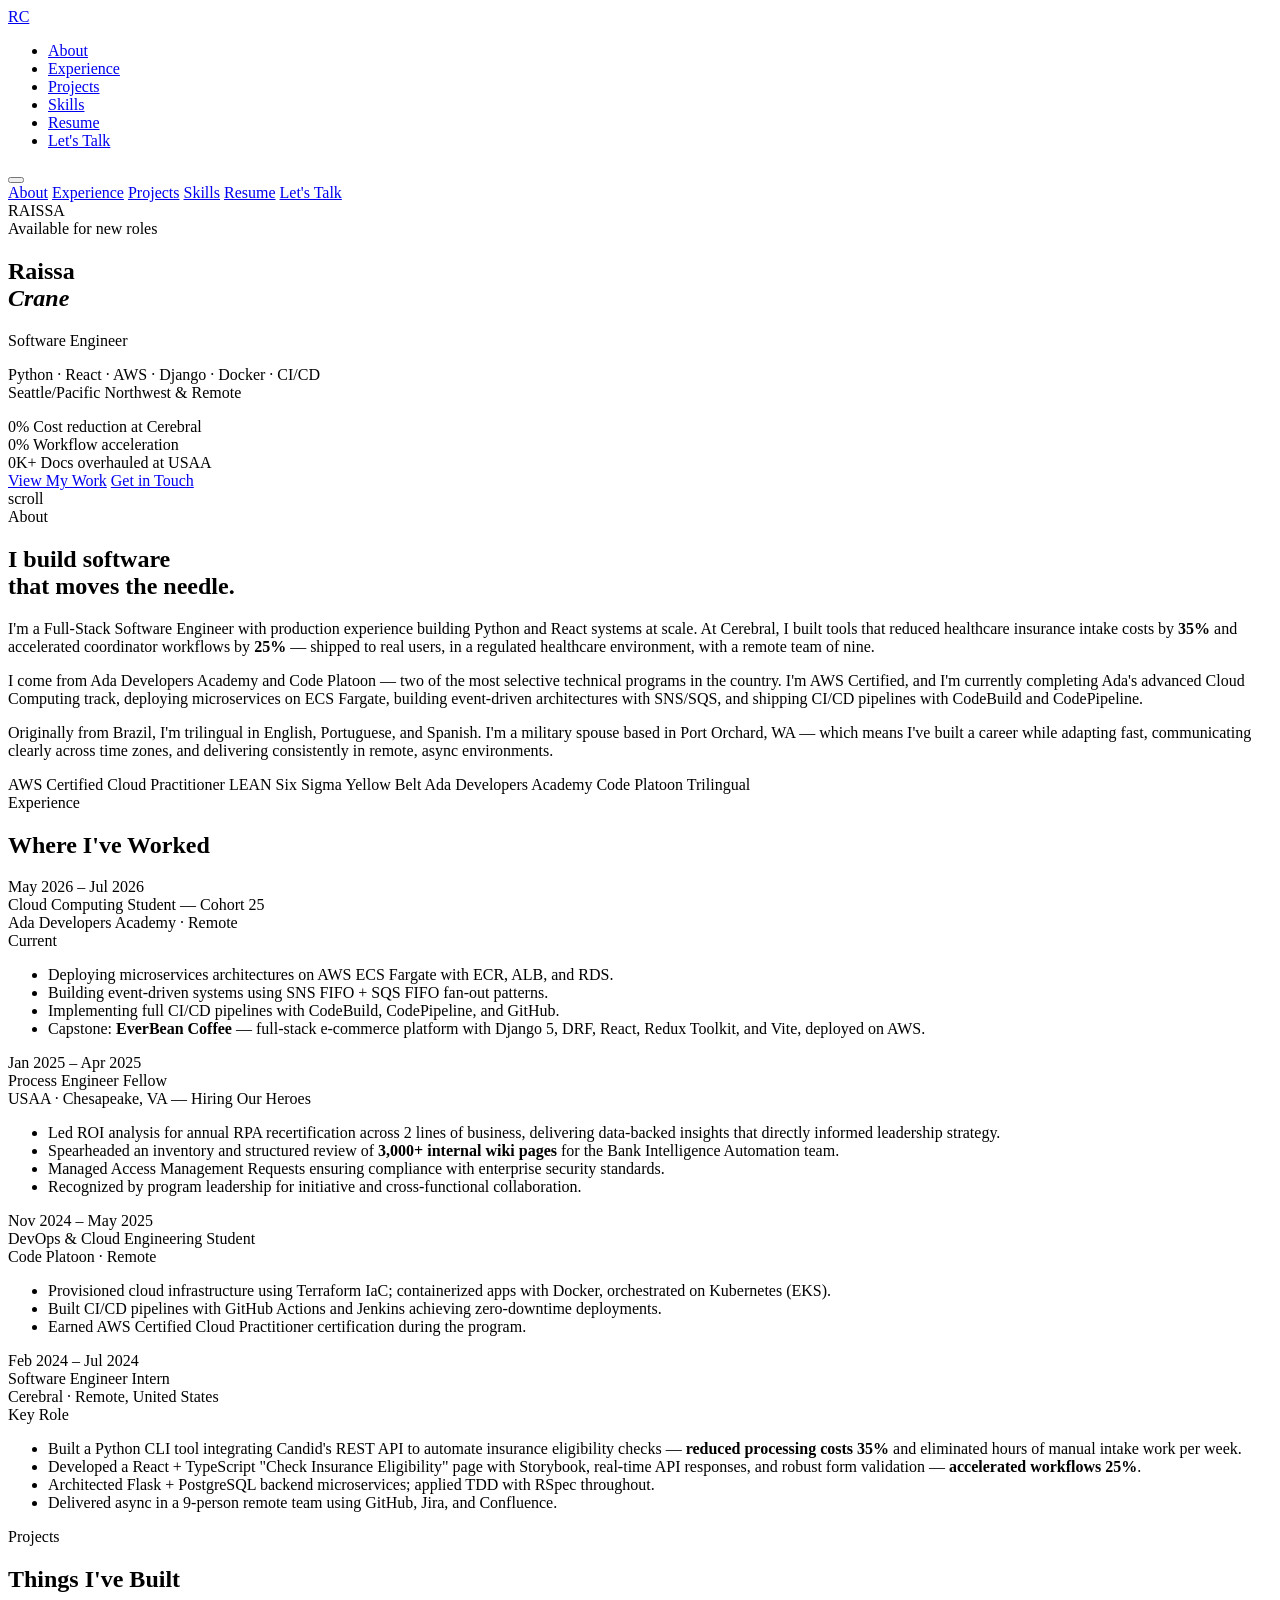
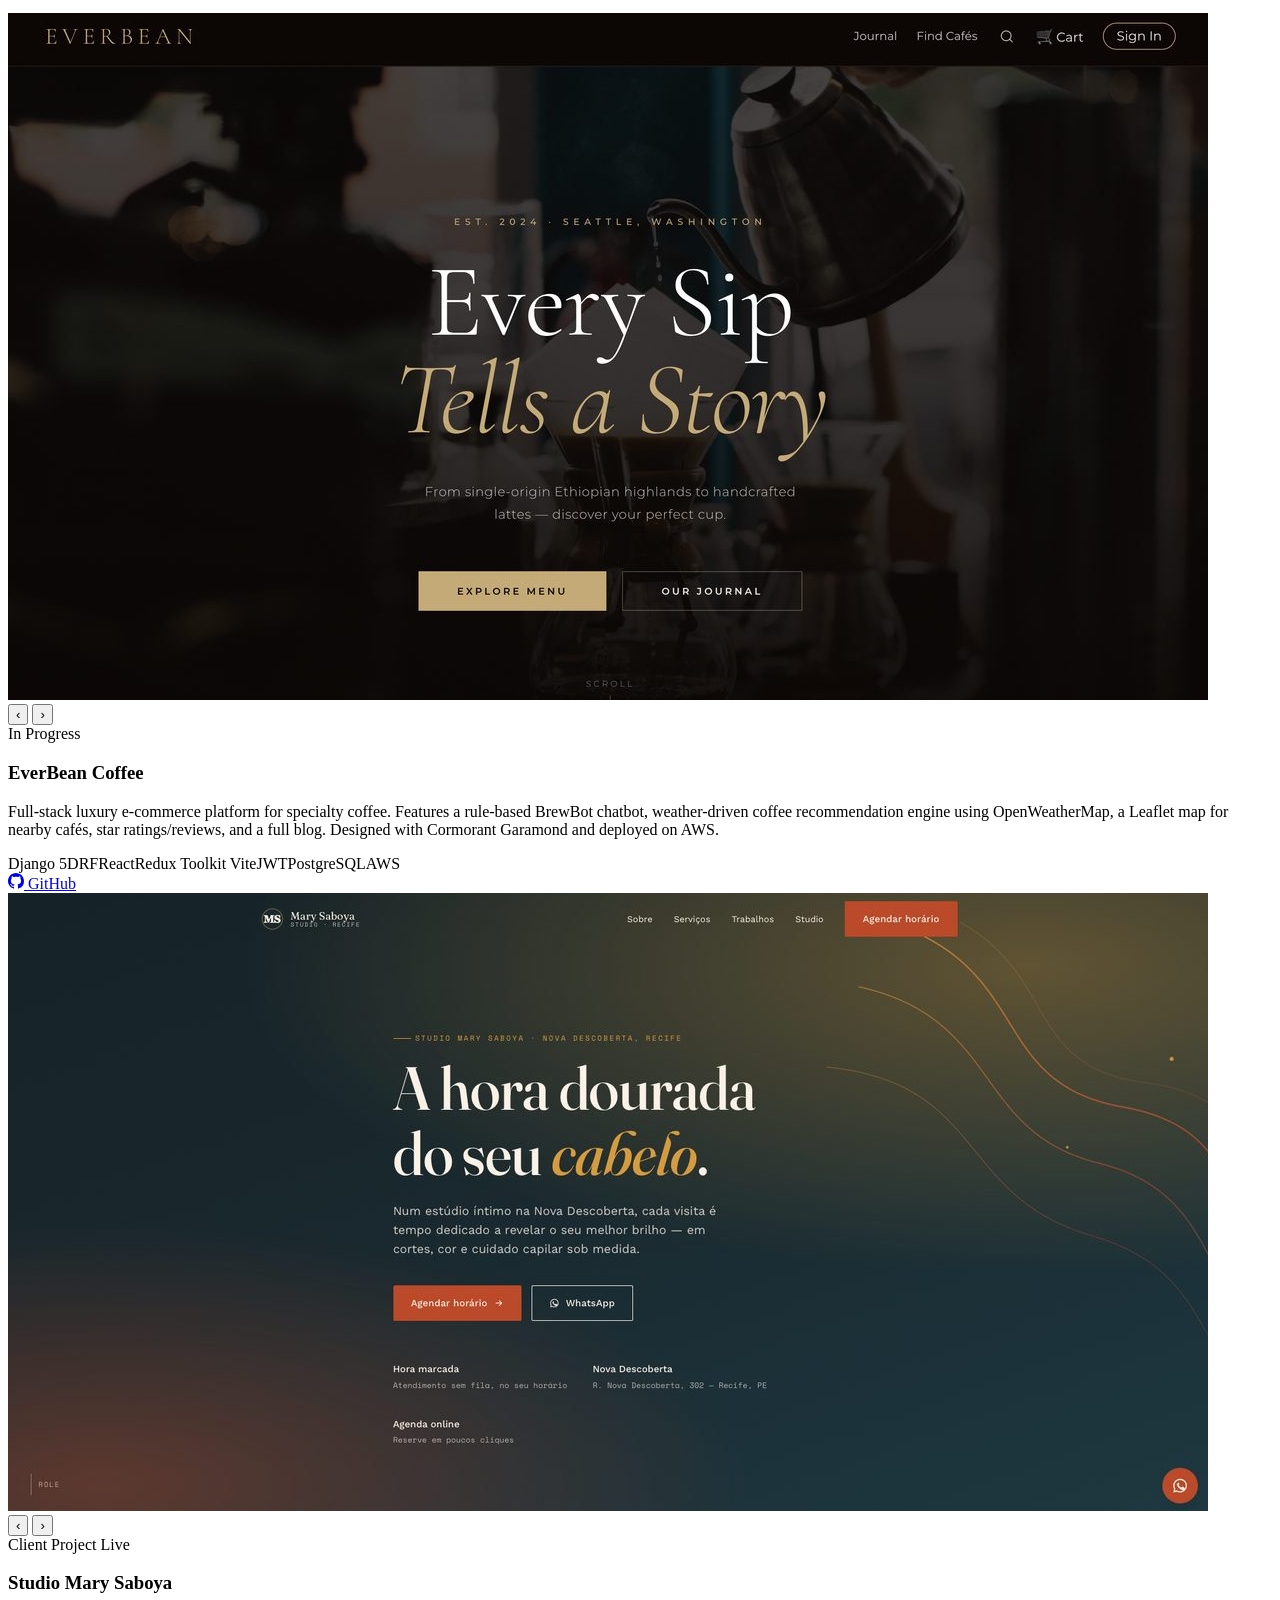
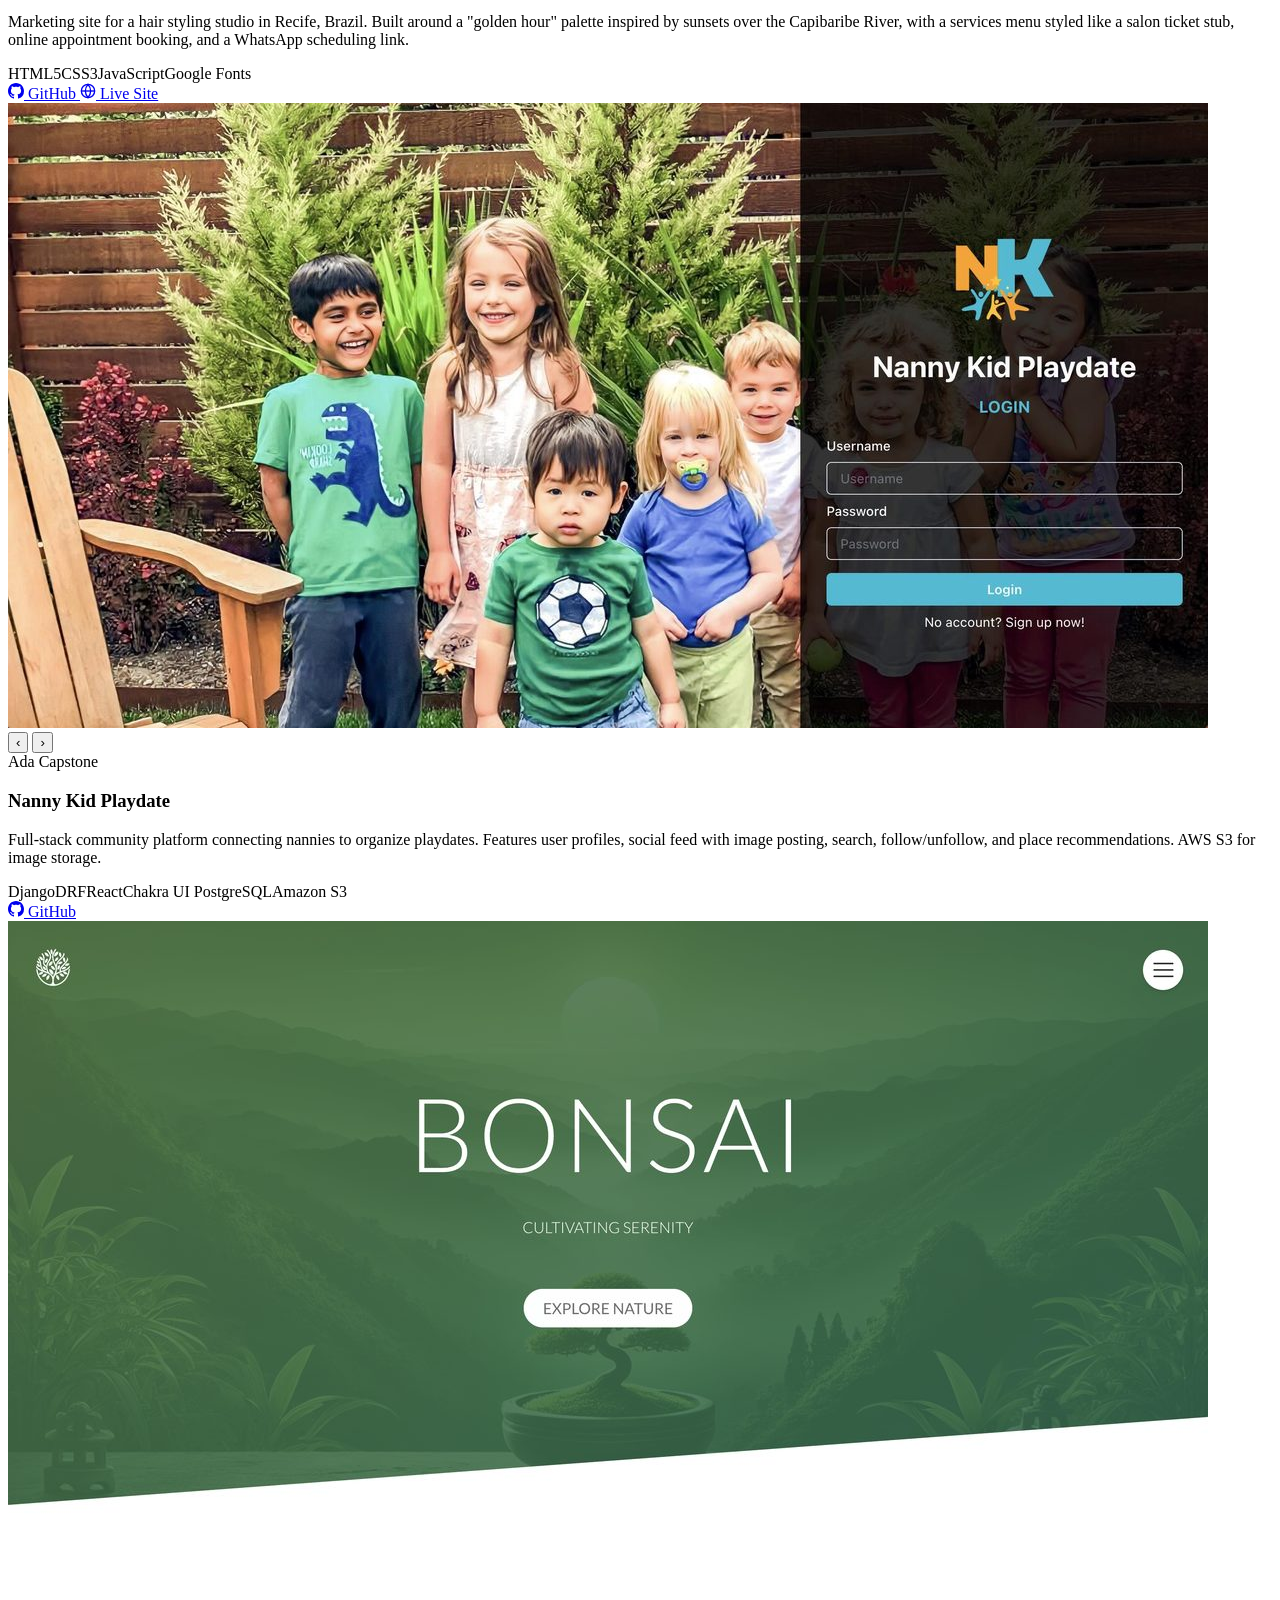
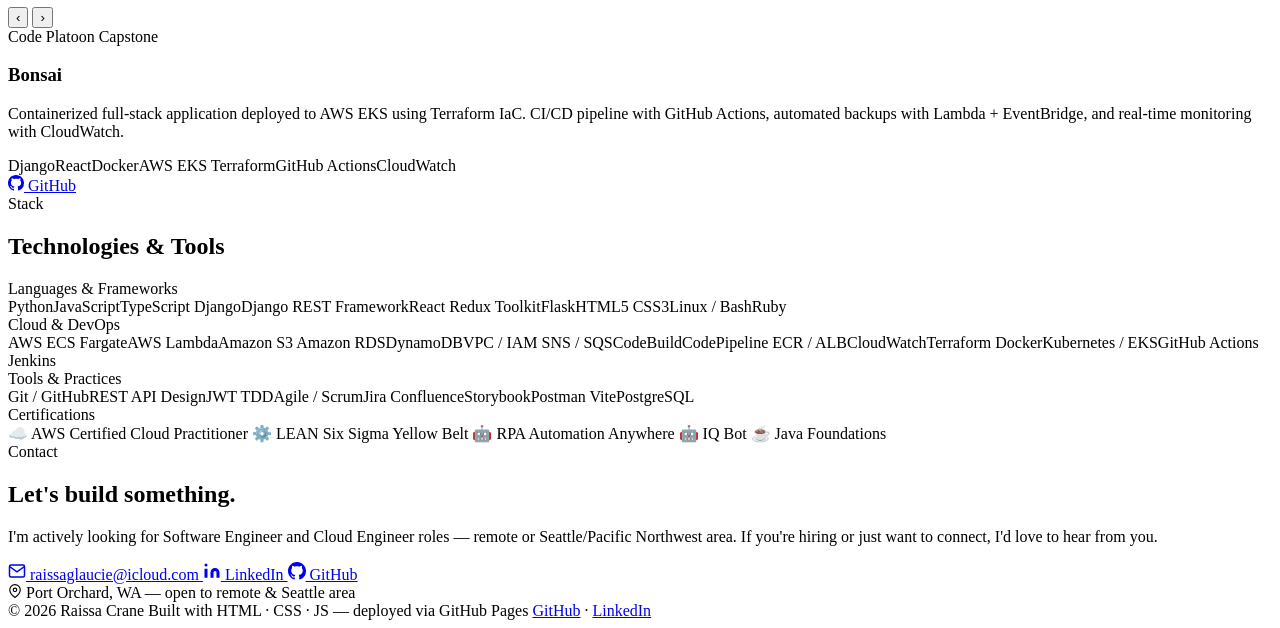
==== commit 2c8e07d3: "Rename portfolio-update/index.html to index.html" ====
--- a/index.html
+++ b/index.html
@@ -25,6 +25,7 @@
         <li><a href="#work">Experience</a></li>
         <li><a href="#projects">Projects</a></li>
         <li><a href="#skills">Skills</a></li>
+        <li><a href="resume.html">Resume</a></li>
         <li><a href="#contact" class="nav-cta">Let's Talk</a></li>
       </ul>
       <button class="nav-toggle" aria-label="Toggle menu" id="navToggle">
@@ -36,6 +37,7 @@
       <a href="#work">Experience</a>
       <a href="#projects">Projects</a>
       <a href="#skills">Skills</a>
+      <a href="resume.html">Resume</a>
       <a href="#contact">Let's Talk</a>
     </div>
   </nav>
@@ -208,64 +210,127 @@
       <h2 class="section-heading">Things I've Built</h2>
       <div class="projects-grid">
 
-        <div class="project-card featured reveal">
-          <div class="project-tag-row">
-            <span class="project-tag tag-featured">⭐ Capstone</span>
-            <span class="project-tag tag-live">In Progress</span>
-          </div>
-          <h3 class="project-title">EverBean Coffee</h3>
-          <p class="project-desc">
-            Full-stack luxury e-commerce platform for specialty coffee. Features a rule-based BrewBot chatbot, weather-driven coffee recommendation engine using OpenWeatherMap, a Leaflet map for nearby cafés, star ratings/reviews, and a full blog. Designed with Cormorant Garamond and deployed on AWS.
-          </p>
-          <div class="project-stack">
-            <span>Django 5</span><span>DRF</span><span>React</span><span>Redux Toolkit</span>
-            <span>Vite</span><span>JWT</span><span>PostgreSQL</span><span>AWS</span>
-          </div>
-          <div class="project-links">
-            <a href="https://github.com/raissaglaucie/everbean-coffee" target="_blank" rel="noopener" class="project-link">
-              <svg width="16" height="16" viewBox="0 0 24 24" fill="currentColor"><path d="M12 0C5.37 0 0 5.37 0 12c0 5.31 3.435 9.795 8.205 11.385.6.105.825-.255.825-.57 0-.285-.015-1.23-.015-2.235-3.015.555-3.795-.735-4.035-1.41-.135-.345-.72-1.41-1.23-1.695-.42-.225-1.02-.78-.015-.795.945-.015 1.62.87 1.845 1.23 1.08 1.815 2.805 1.305 3.495.99.105-.78.42-1.305.765-1.605-2.67-.3-5.46-1.335-5.46-5.925 0-1.305.465-2.385 1.23-3.225-.12-.3-.54-1.53.12-3.18 0 0 1.005-.315 3.3 1.23.96-.27 1.98-.405 3-.405s2.04.135 3 .405c2.295-1.56 3.3-1.23 3.3-1.23.66 1.65.24 2.88.12 3.18.765.84 1.23 1.905 1.23 3.225 0 4.605-2.805 5.625-5.475 5.925.435.375.81 1.095.81 2.22 0 1.605-.015 2.895-.015 3.3 0 .315.225.69.825.57A12.02 12.02 0 0 0 24 12c0-6.63-5.37-12-12-12z"/></svg>
-              GitHub
-            </a>
-          </div>
-        </div>
-
         <div class="project-card reveal">
-          <div class="project-tag-row">
-            <span class="project-tag tag-capstone">Ada Capstone</span>
-          </div>
-          <h3 class="project-title">Nanny Kid Playdate</h3>
-          <p class="project-desc">
-            Full-stack community platform connecting nannies to organize playdates. Features user profiles, social feed with image posting, search, follow/unfollow, and place recommendations. AWS S3 for image storage.
-          </p>
-          <div class="project-stack">
-            <span>Django</span><span>DRF</span><span>React</span><span>Chakra UI</span>
-            <span>PostgreSQL</span><span>Amazon S3</span>
-          </div>
-          <div class="project-links">
-            <a href="https://github.com/raissaglaucie" target="_blank" rel="noopener" class="project-link">
-              <svg width="16" height="16" viewBox="0 0 24 24" fill="currentColor"><path d="M12 0C5.37 0 0 5.37 0 12c0 5.31 3.435 9.795 8.205 11.385.6.105.825-.255.825-.57 0-.285-.015-1.23-.015-2.235-3.015.555-3.795-.735-4.035-1.41-.135-.345-.72-1.41-1.23-1.695-.42-.225-1.02-.78-.015-.795.945-.015 1.62.87 1.845 1.23 1.08 1.815 2.805 1.305 3.495.99.105-.78.42-1.305.765-1.605-2.67-.3-5.46-1.335-5.46-5.925 0-1.305.465-2.385 1.23-3.225-.12-.3-.54-1.53.12-3.18 0 0 1.005-.315 3.3 1.23.96-.27 1.98-.405 3-.405s2.04.135 3 .405c2.295-1.56 3.3-1.23 3.3-1.23.66 1.65.24 2.88.12 3.18.765.84 1.23 1.905 1.23 3.225 0 4.605-2.805 5.625-5.475 5.925.435.375.81 1.095.81 2.22 0 1.605-.015 2.895-.015 3.3 0 .315.225.69.825.57A12.02 12.02 0 0 0 24 12c0-6.63-5.37-12-12-12z"/></svg>
-              GitHub
-            </a>
+          <div class="project-media">
+            <div class="project-slider">
+              <div class="slide"><img src="assets/images/projects/everbean.jpg" alt="EverBean Coffee — homepage hero" loading="lazy"></div>
+            </div>
+            <button class="slide-prev" aria-label="Previous image">‹</button>
+            <button class="slide-next" aria-label="Next image">›</button>
+            <div class="slide-dots"></div>
+          </div>
+          <div class="project-body">
+            <div class="project-tag-row">
+              <span class="project-tag tag-live">In Progress</span>
+            </div>
+            <h3 class="project-title">EverBean Coffee</h3>
+            <p class="project-desc">
+              Full-stack luxury e-commerce platform for specialty coffee. Features a rule-based BrewBot chatbot, weather-driven coffee recommendation engine using OpenWeatherMap, a Leaflet map for nearby cafés, star ratings/reviews, and a full blog. Designed with Cormorant Garamond and deployed on AWS.
+            </p>
+            <div class="project-stack">
+              <span>Django 5</span><span>DRF</span><span>React</span><span>Redux Toolkit</span>
+              <span>Vite</span><span>JWT</span><span>PostgreSQL</span><span>AWS</span>
+            </div>
+            <div class="project-links">
+              <a href="https://github.com/raissaglaucie/everbean-coffee" target="_blank" rel="noopener" class="project-link">
+                <svg width="16" height="16" viewBox="0 0 24 24" fill="currentColor"><path d="M12 0C5.37 0 0 5.37 0 12c0 5.31 3.435 9.795 8.205 11.385.6.105.825-.255.825-.57 0-.285-.015-1.23-.015-2.235-3.015.555-3.795-.735-4.035-1.41-.135-.345-.72-1.41-1.23-1.695-.42-.225-1.02-.78-.015-.795.945-.015 1.62.87 1.845 1.23 1.08 1.815 2.805 1.305 3.495.99.105-.78.42-1.305.765-1.605-2.67-.3-5.46-1.335-5.46-5.925 0-1.305.465-2.385 1.23-3.225-.12-.3-.54-1.53.12-3.18 0 0 1.005-.315 3.3 1.23.96-.27 1.98-.405 3-.405s2.04.135 3 .405c2.295-1.56 3.3-1.23 3.3-1.23.66 1.65.24 2.88.12 3.18.765.84 1.23 1.905 1.23 3.225 0 4.605-2.805 5.625-5.475 5.925.435.375.81 1.095.81 2.22 0 1.605-.015 2.895-.015 3.3 0 .315.225.69.825.57A12.02 12.02 0 0 0 24 12c0-6.63-5.37-12-12-12z"/></svg>
+                GitHub
+              </a>
+            </div>
           </div>
         </div>
 
         <div class="project-card reveal">
-          <div class="project-tag-row">
-            <span class="project-tag tag-capstone">Code Platoon Capstone</span>
-          </div>
-          <h3 class="project-title">Bonsai</h3>
-          <p class="project-desc">
-            Containerized full-stack application deployed to AWS EKS using Terraform IaC. CI/CD pipeline with GitHub Actions, automated backups with Lambda + EventBridge, and real-time monitoring with CloudWatch.
-          </p>
-          <div class="project-stack">
-            <span>Django</span><span>React</span><span>Docker</span><span>AWS EKS</span>
-            <span>Terraform</span><span>GitHub Actions</span><span>CloudWatch</span>
-          </div>
-          <div class="project-links">
-            <a href="https://github.com/raissaglaucie" target="_blank" rel="noopener" class="project-link">
-              <svg width="16" height="16" viewBox="0 0 24 24" fill="currentColor"><path d="M12 0C5.37 0 0 5.37 0 12c0 5.31 3.435 9.795 8.205 11.385.6.105.825-.255.825-.57 0-.285-.015-1.23-.015-2.235-3.015.555-3.795-.735-4.035-1.41-.135-.345-.72-1.41-1.23-1.695-.42-.225-1.02-.78-.015-.795.945-.015 1.62.87 1.845 1.23 1.08 1.815 2.805 1.305 3.495.99.105-.78.42-1.305.765-1.605-2.67-.3-5.46-1.335-5.46-5.925 0-1.305.465-2.385 1.23-3.225-.12-.3-.54-1.53.12-3.18 0 0 1.005-.315 3.3 1.23.96-.27 1.98-.405 3-.405s2.04.135 3 .405c2.295-1.56 3.3-1.23 3.3-1.23.66 1.65.24 2.88.12 3.18.765.84 1.23 1.905 1.23 3.225 0 4.605-2.805 5.625-5.475 5.925.435.375.81 1.095.81 2.22 0 1.605-.015 2.895-.015 3.3 0 .315.225.69.825.57A12.02 12.02 0 0 0 24 12c0-6.63-5.37-12-12-12z"/></svg>
-              GitHub
-            </a>
+          <div class="project-media">
+            <div class="project-slider">
+              <div class="slide"><img src="assets/images/projects/studio-mary-saboya.jpg" alt="Studio Mary Saboya — homepage hero" loading="lazy"></div>
+            </div>
+            <button class="slide-prev" aria-label="Previous image">‹</button>
+            <button class="slide-next" aria-label="Next image">›</button>
+            <div class="slide-dots"></div>
+          </div>
+          <div class="project-body">
+            <div class="project-tag-row">
+              <span class="project-tag tag-capstone">Client Project</span>
+              <span class="project-tag tag-live">Live</span>
+            </div>
+            <h3 class="project-title">Studio Mary Saboya</h3>
+            <p class="project-desc">
+              Marketing site for a hair styling studio in Recife, Brazil. Built around a "golden hour" palette inspired by sunsets over the Capibaribe River, with a services menu styled like a salon ticket stub, online appointment booking, and a WhatsApp scheduling link.
+            </p>
+            <div class="project-stack">
+              <span>HTML5</span><span>CSS3</span><span>JavaScript</span><span>Google Fonts</span>
+            </div>
+            <div class="project-links">
+              <a href="https://github.com/raissaglaucie/studio-mary-saboya" target="_blank" rel="noopener" class="project-link">
+                <svg width="16" height="16" viewBox="0 0 24 24" fill="currentColor"><path d="M12 0C5.37 0 0 5.37 0 12c0 5.31 3.435 9.795 8.205 11.385.6.105.825-.255.825-.57 0-.285-.015-1.23-.015-2.235-3.015.555-3.795-.735-4.035-1.41-.135-.345-.72-1.41-1.23-1.695-.42-.225-1.02-.78-.015-.795.945-.015 1.62.87 1.845 1.23 1.08 1.815 2.805 1.305 3.495.99.105-.78.42-1.305.765-1.605-2.67-.3-5.46-1.335-5.46-5.925 0-1.305.465-2.385 1.23-3.225-.12-.3-.54-1.53.12-3.18 0 0 1.005-.315 3.3 1.23.96-.27 1.98-.405 3-.405s2.04.135 3 .405c2.295-1.56 3.3-1.23 3.3-1.23.66 1.65.24 2.88.12 3.18.765.84 1.23 1.905 1.23 3.225 0 4.605-2.805 5.625-5.475 5.925.435.375.81 1.095.81 2.22 0 1.605-.015 2.895-.015 3.3 0 .315.225.69.825.57A12.02 12.02 0 0 0 24 12c0-6.63-5.37-12-12-12z"/></svg>
+                GitHub
+              </a>
+              <a href="https://studiomarysaboya.com.br/" target="_blank" rel="noopener" class="project-link">
+                <svg width="16" height="16" viewBox="0 0 24 24" fill="none" stroke="currentColor" stroke-width="2"><circle cx="12" cy="12" r="10"/><line x1="2" y1="12" x2="22" y2="12"/><path d="M12 2a15.3 15.3 0 0 1 4 10 15.3 15.3 0 0 1-4 10 15.3 15.3 0 0 1-4-10 15.3 15.3 0 0 1 4-10z"/></svg>
+                Live Site
+              </a>
+            </div>
+          </div>
+        </div>
+
+        <div class="project-card reveal">
+          <div class="project-media">
+            <div class="project-slider">
+              <div class="slide"><img src="assets/images/projects/nanny-kid-playdate.jpg" alt="Nanny Kid Playdate — login screen" loading="lazy"></div>
+            </div>
+            <button class="slide-prev" aria-label="Previous image">‹</button>
+            <button class="slide-next" aria-label="Next image">›</button>
+            <div class="slide-dots"></div>
+          </div>
+          <div class="project-body">
+            <div class="project-tag-row">
+              <span class="project-tag tag-capstone">Ada Capstone</span>
+            </div>
+            <h3 class="project-title">Nanny Kid Playdate</h3>
+            <p class="project-desc">
+              Full-stack community platform connecting nannies to organize playdates. Features user profiles, social feed with image posting, search, follow/unfollow, and place recommendations. AWS S3 for image storage.
+            </p>
+            <div class="project-stack">
+              <span>Django</span><span>DRF</span><span>React</span><span>Chakra UI</span>
+              <span>PostgreSQL</span><span>Amazon S3</span>
+            </div>
+            <div class="project-links">
+              <a href="https://github.com/raissaglaucie" target="_blank" rel="noopener" class="project-link">
+                <svg width="16" height="16" viewBox="0 0 24 24" fill="currentColor"><path d="M12 0C5.37 0 0 5.37 0 12c0 5.31 3.435 9.795 8.205 11.385.6.105.825-.255.825-.57 0-.285-.015-1.23-.015-2.235-3.015.555-3.795-.735-4.035-1.41-.135-.345-.72-1.41-1.23-1.695-.42-.225-1.02-.78-.015-.795.945-.015 1.62.87 1.845 1.23 1.08 1.815 2.805 1.305 3.495.99.105-.78.42-1.305.765-1.605-2.67-.3-5.46-1.335-5.46-5.925 0-1.305.465-2.385 1.23-3.225-.12-.3-.54-1.53.12-3.18 0 0 1.005-.315 3.3 1.23.96-.27 1.98-.405 3-.405s2.04.135 3 .405c2.295-1.56 3.3-1.23 3.3-1.23.66 1.65.24 2.88.12 3.18.765.84 1.23 1.905 1.23 3.225 0 4.605-2.805 5.625-5.475 5.925.435.375.81 1.095.81 2.22 0 1.605-.015 2.895-.015 3.3 0 .315.225.69.825.57A12.02 12.02 0 0 0 24 12c0-6.63-5.37-12-12-12z"/></svg>
+                GitHub
+              </a>
+            </div>
+          </div>
+        </div>
+
+        <div class="project-card reveal">
+          <div class="project-media">
+            <div class="project-slider">
+              <div class="slide"><img src="assets/images/projects/bonsai.jpg" alt="Bonsai — homepage hero" loading="lazy"></div>
+            </div>
+            <button class="slide-prev" aria-label="Previous image">‹</button>
+            <button class="slide-next" aria-label="Next image">›</button>
+            <div class="slide-dots"></div>
+          </div>
+          <div class="project-body">
+            <div class="project-tag-row">
+              <span class="project-tag tag-capstone">Code Platoon Capstone</span>
+            </div>
+            <h3 class="project-title">Bonsai</h3>
+            <p class="project-desc">
+              Containerized full-stack application deployed to AWS EKS using Terraform IaC. CI/CD pipeline with GitHub Actions, automated backups with Lambda + EventBridge, and real-time monitoring with CloudWatch.
+            </p>
+            <div class="project-stack">
+              <span>Django</span><span>React</span><span>Docker</span><span>AWS EKS</span>
+              <span>Terraform</span><span>GitHub Actions</span><span>CloudWatch</span>
+            </div>
+            <div class="project-links">
+              <a href="https://github.com/raissaglaucie" target="_blank" rel="noopener" class="project-link">
+                <svg width="16" height="16" viewBox="0 0 24 24" fill="currentColor"><path d="M12 0C5.37 0 0 5.37 0 12c0 5.31 3.435 9.795 8.205 11.385.6.105.825-.255.825-.57 0-.285-.015-1.23-.015-2.235-3.015.555-3.795-.735-4.035-1.41-.135-.345-.72-1.41-1.23-1.695-.42-.225-1.02-.78-.015-.795.945-.015 1.62.87 1.845 1.23 1.08 1.815 2.805 1.305 3.495.99.105-.78.42-1.305.765-1.605-2.67-.3-5.46-1.335-5.46-5.925 0-1.305.465-2.385 1.23-3.225-.12-.3-.54-1.53.12-3.18 0 0 1.005-.315 3.3 1.23.96-.27 1.98-.405 3-.405s2.04.135 3 .405c2.295-1.56 3.3-1.23 3.3-1.23.66 1.65.24 2.88.12 3.18.765.84 1.23 1.905 1.23 3.225 0 4.605-2.805 5.625-5.475 5.925.435.375.81 1.095.81 2.22 0 1.605-.015 2.895-.015 3.3 0 .315.225.69.825.57A12.02 12.02 0 0 0 24 12c0-6.63-5.37-12-12-12z"/></svg>
+                GitHub
+              </a>
+            </div>
           </div>
         </div>
 
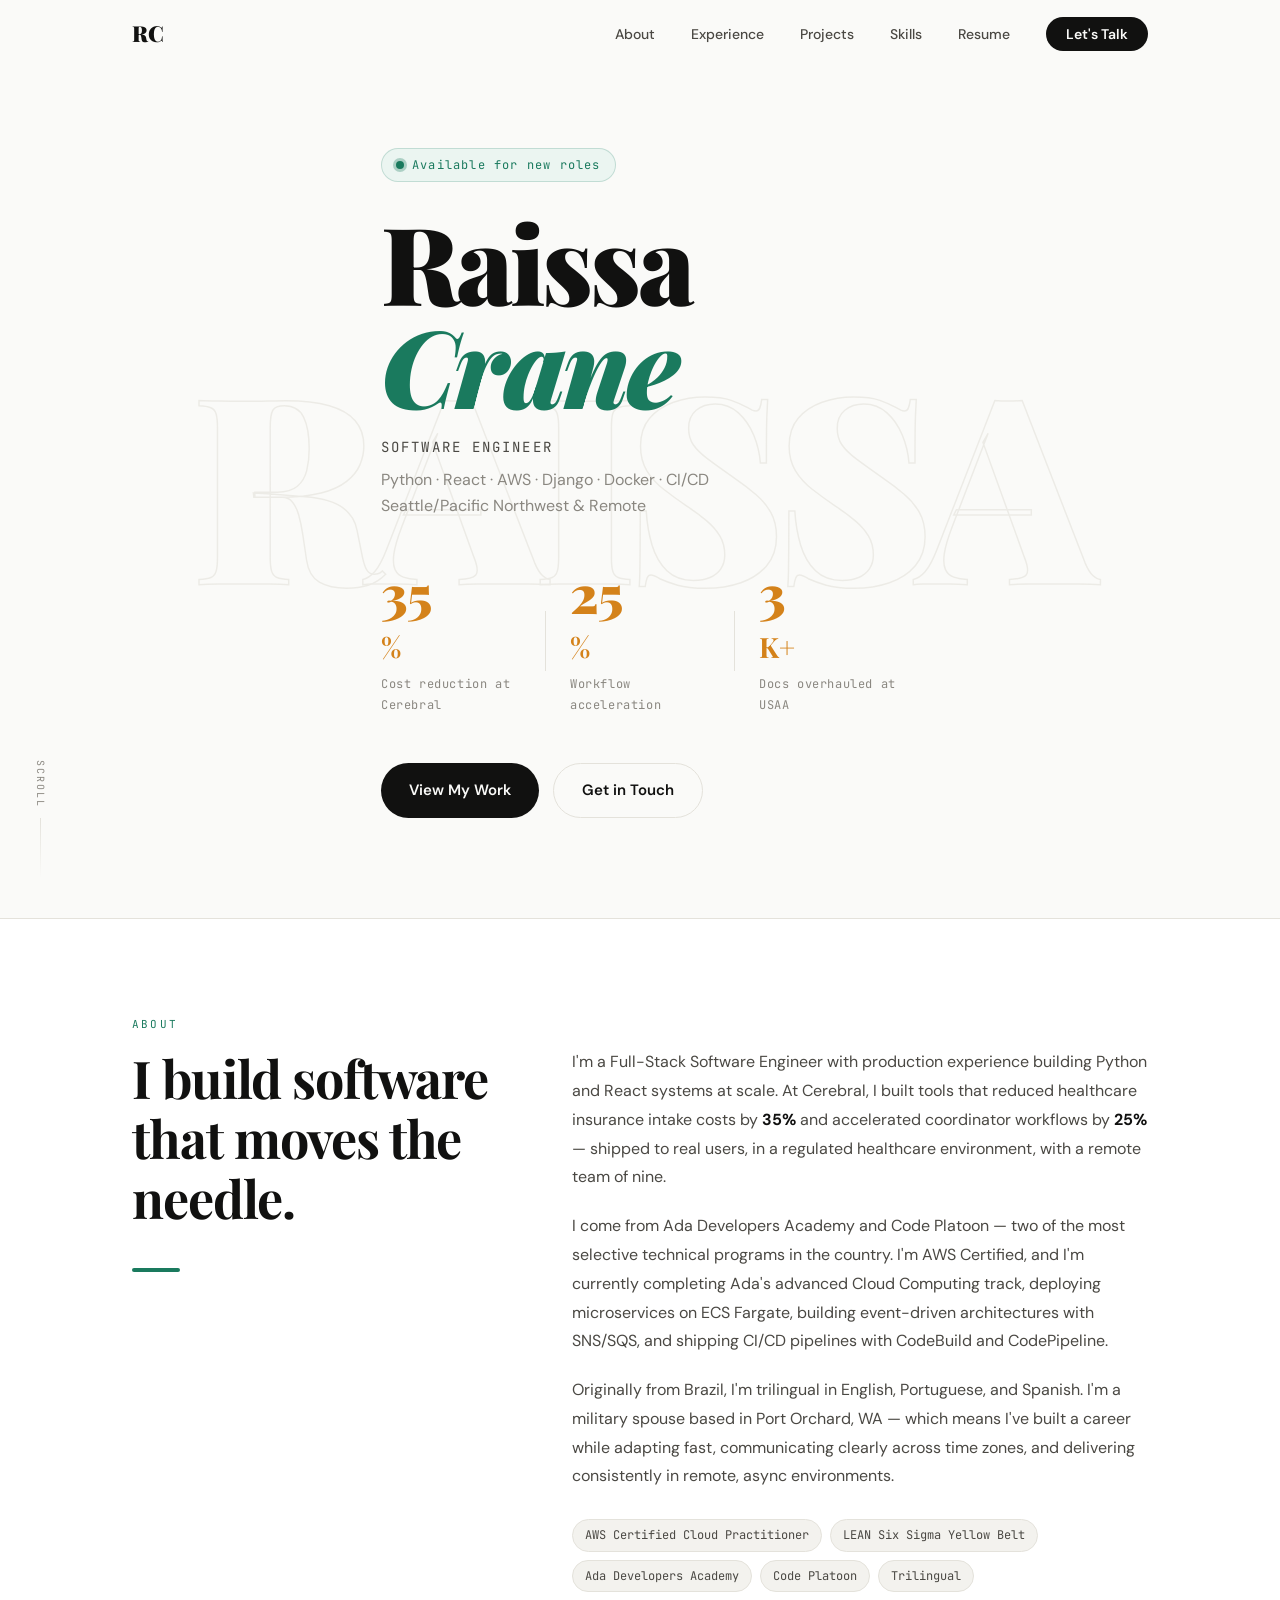
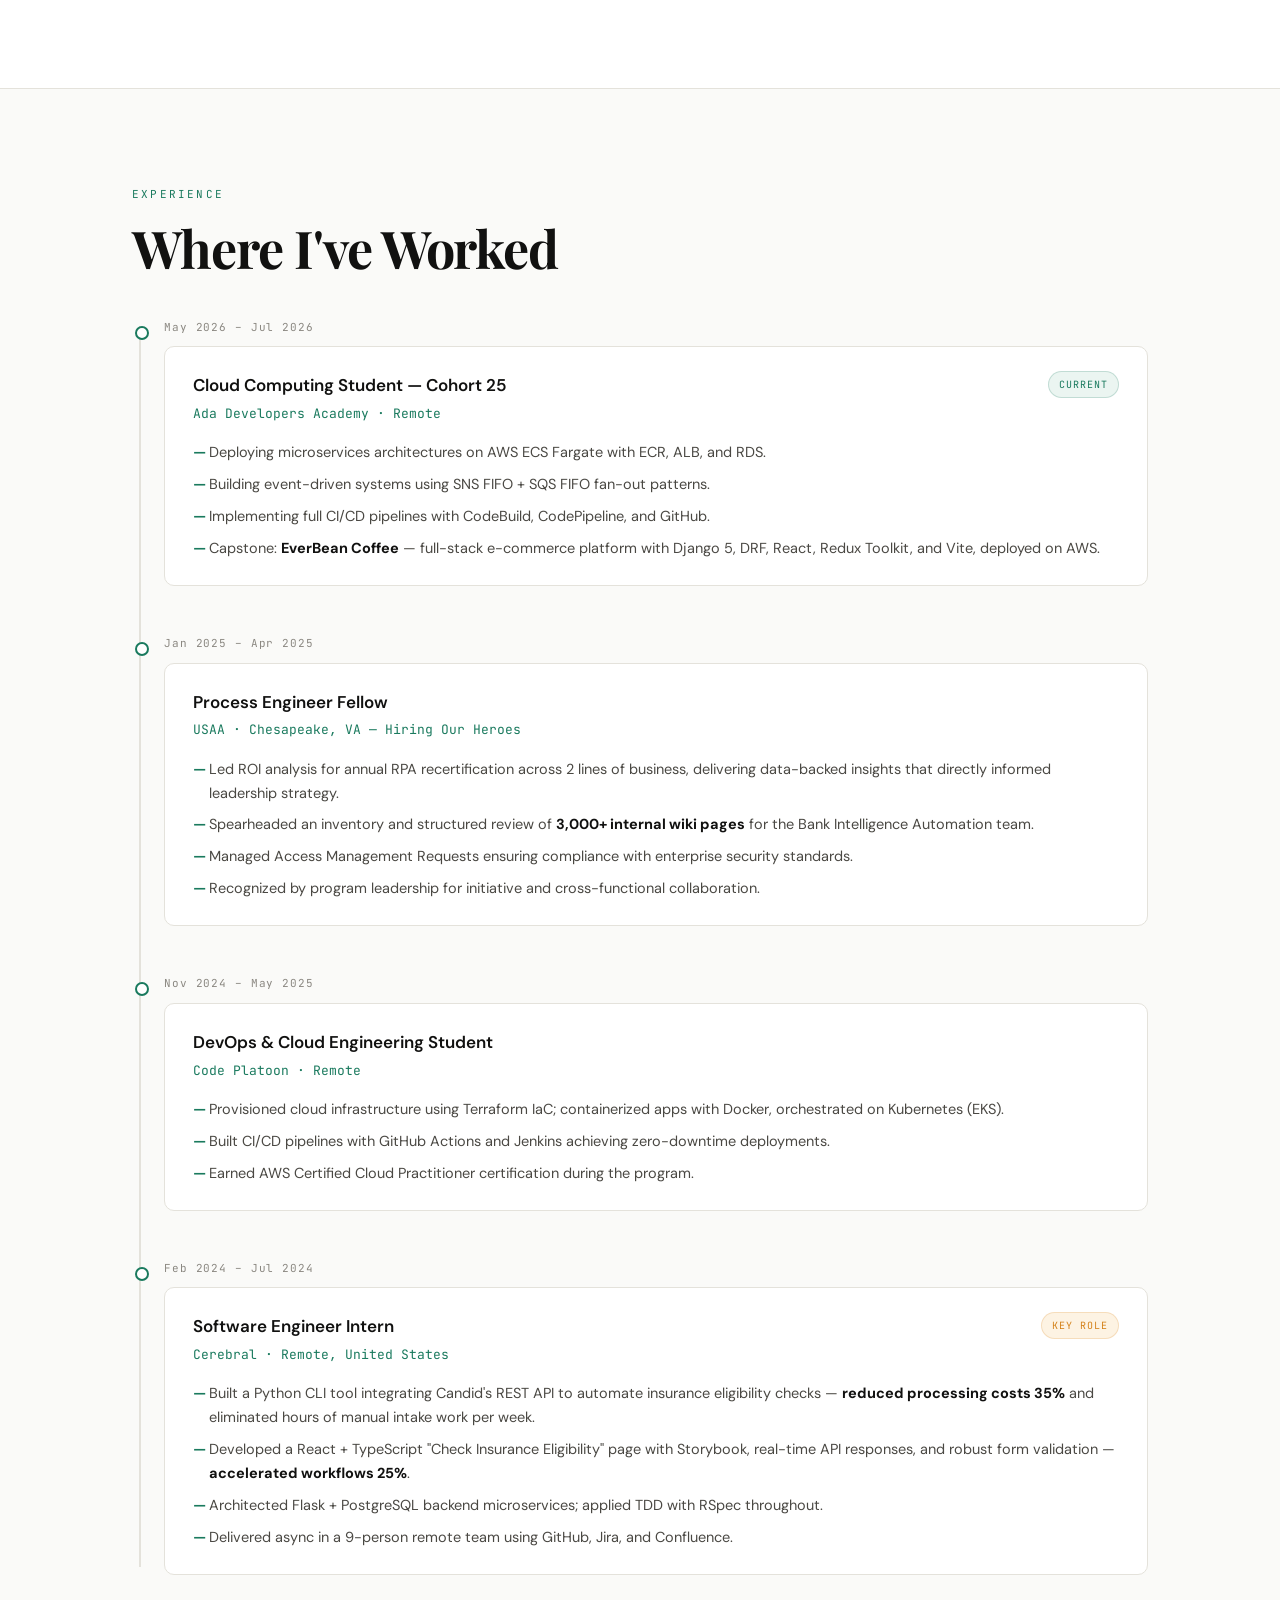
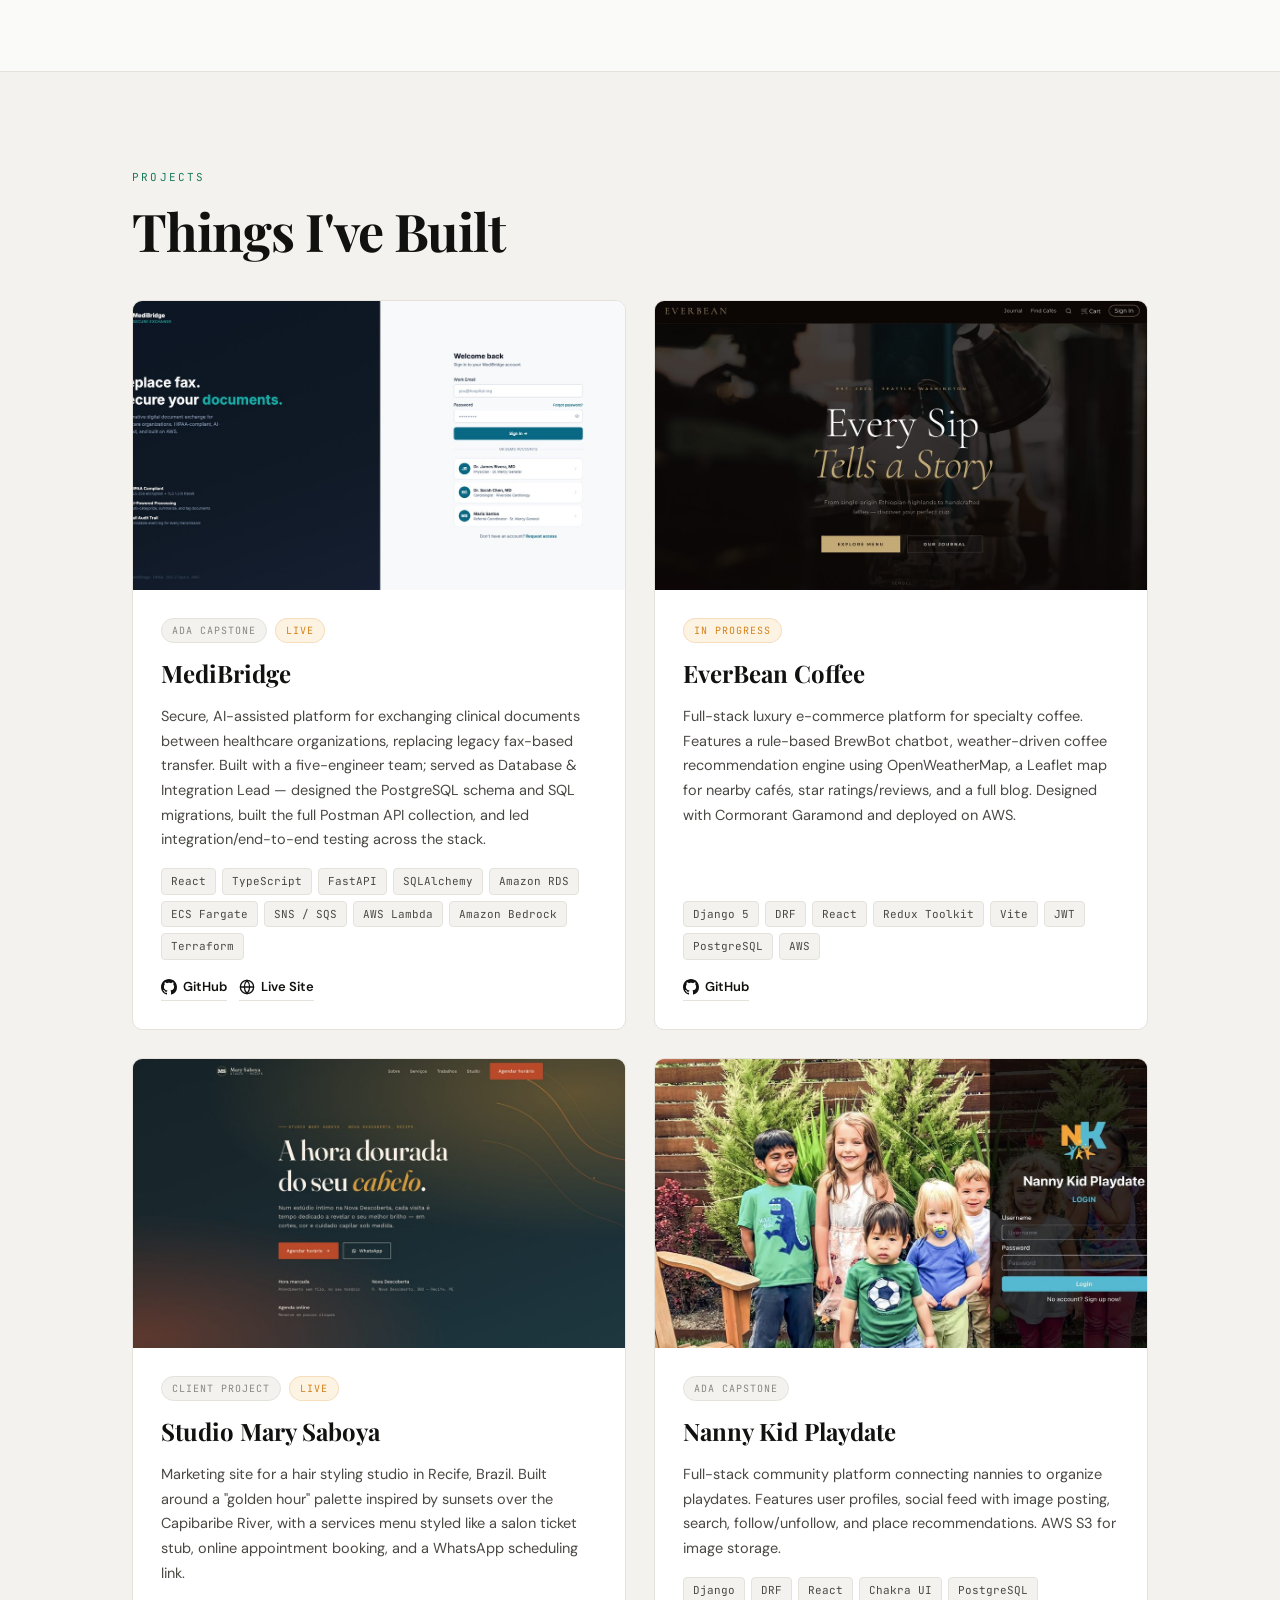
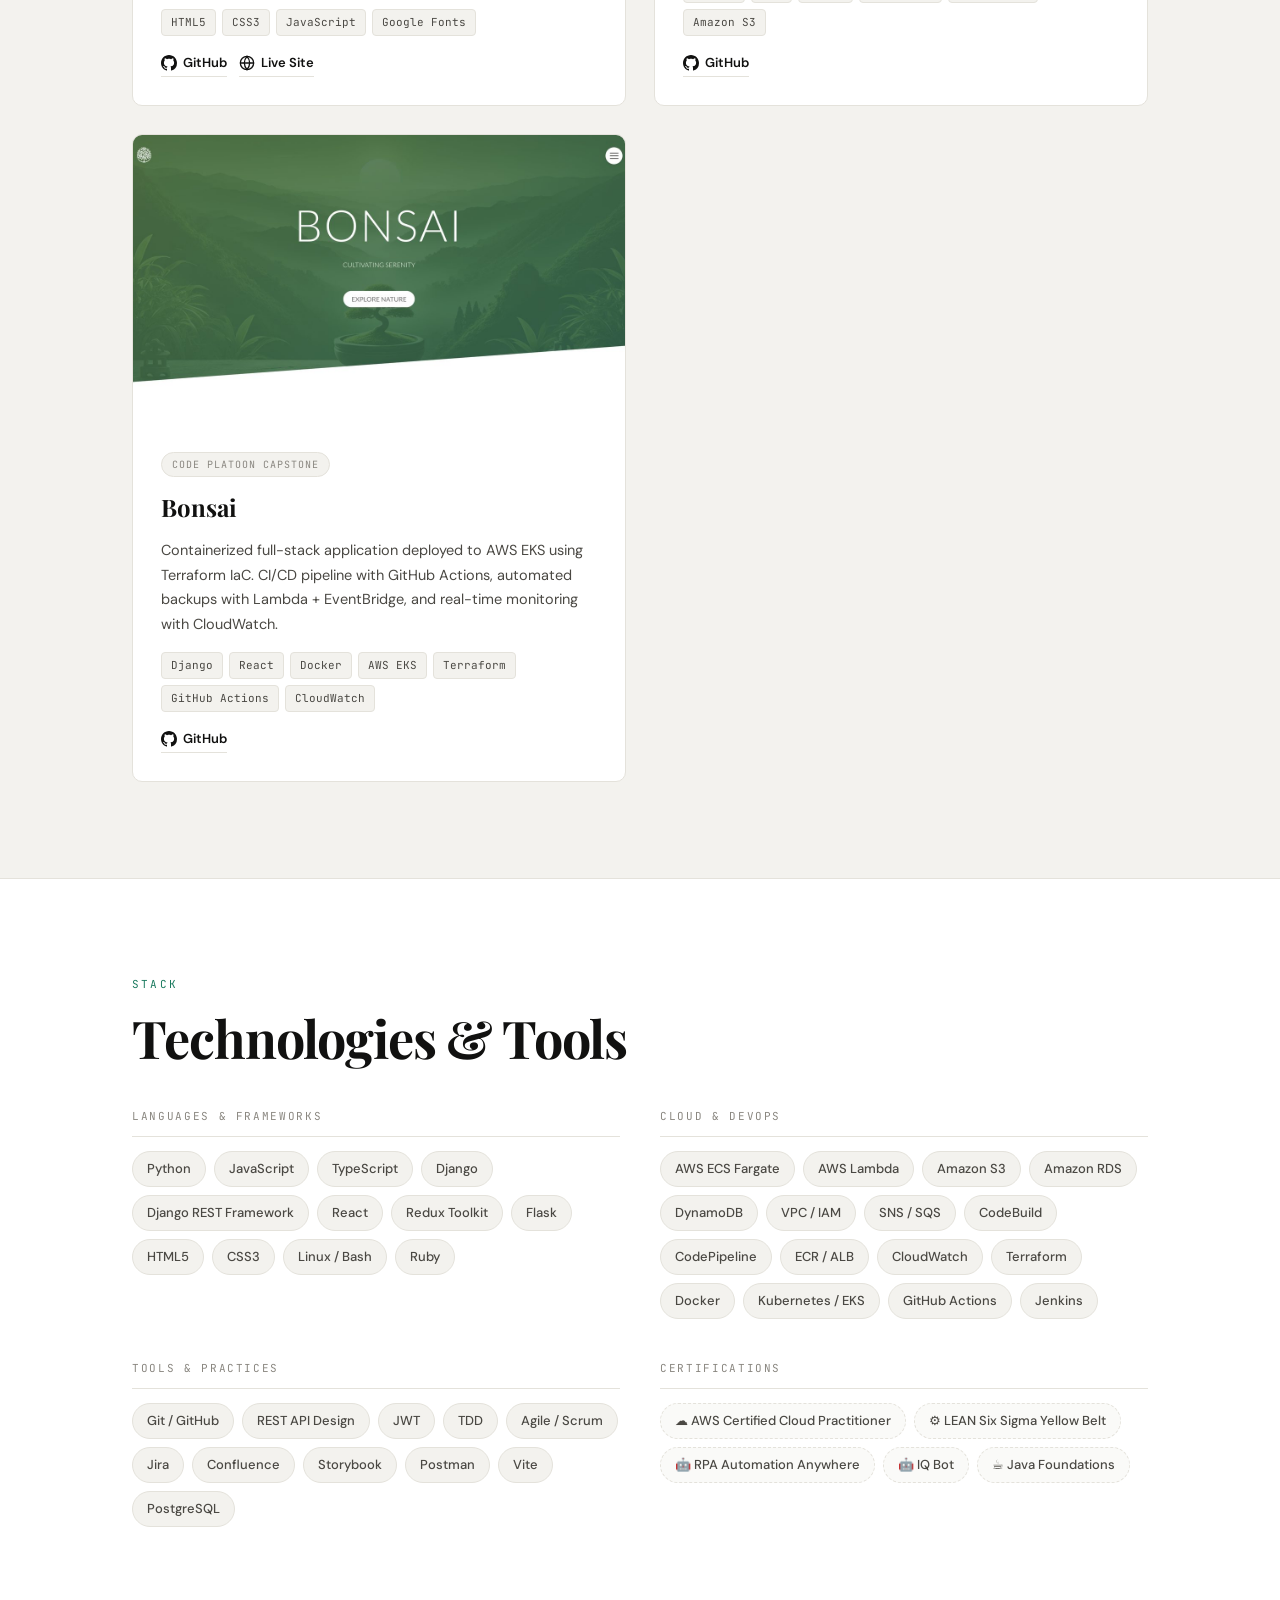
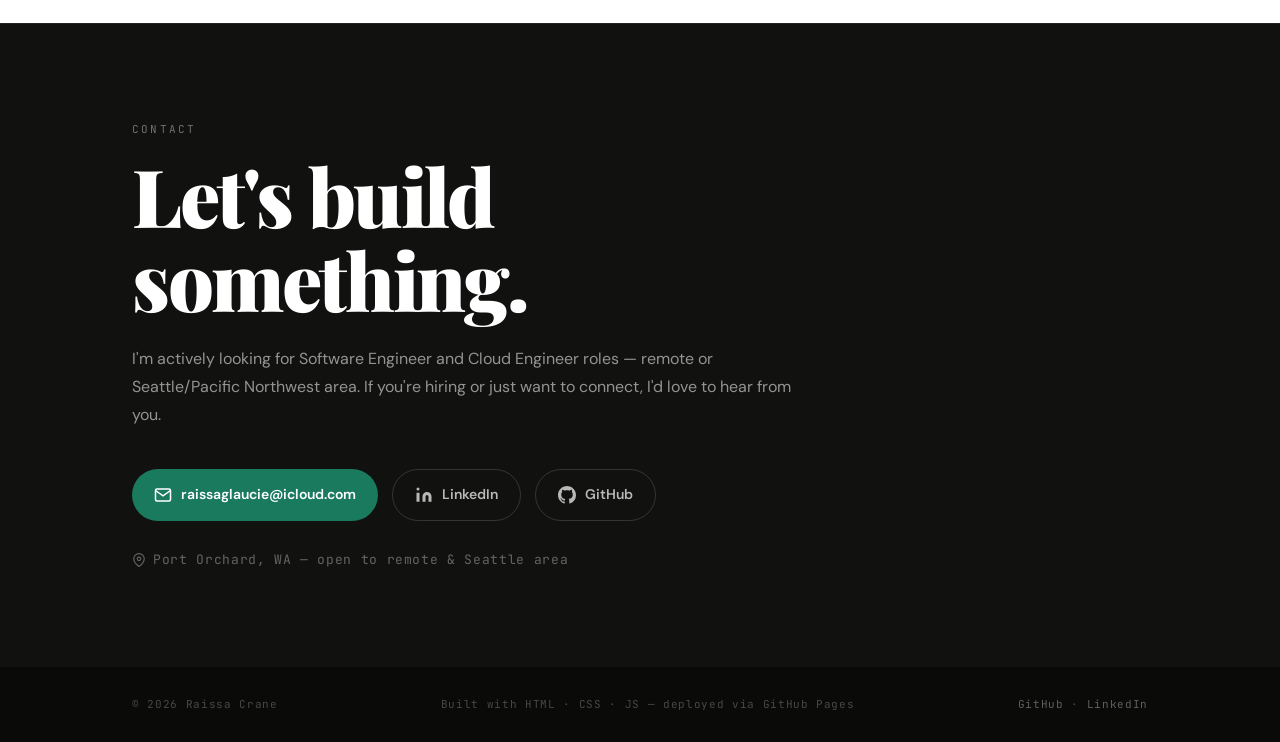
==== commit c6bb1a11: "Add MediBridge project to portfolio and update resume" ====
--- a/index.html
+++ b/index.html
@@ -209,6 +209,42 @@
       <div class="section-eyebrow">Projects</div>
       <h2 class="section-heading">Things I've Built</h2>
       <div class="projects-grid">
+
+        <div class="project-card reveal">
+          <div class="project-media">
+            <div class="project-slider">
+              <div class="slide"><img src="assets/images/projects/medibridge.jpg" alt="MediBridge — secure sign in screen" loading="lazy"></div>
+            </div>
+            <button class="slide-prev" aria-label="Previous image">‹</button>
+            <button class="slide-next" aria-label="Next image">›</button>
+            <div class="slide-dots"></div>
+          </div>
+          <div class="project-body">
+            <div class="project-tag-row">
+              <span class="project-tag tag-capstone">Ada Capstone</span>
+              <span class="project-tag tag-live">Live</span>
+            </div>
+            <h3 class="project-title">MediBridge</h3>
+            <p class="project-desc">
+              Secure, AI-assisted platform for exchanging clinical documents between healthcare organizations, replacing legacy fax-based transfer. Built with a five-engineer team; served as Database &amp; Integration Lead — designed the PostgreSQL schema and SQL migrations, built the full Postman API collection, and led integration/end-to-end testing across the stack.
+            </p>
+            <div class="project-stack">
+              <span>React</span><span>TypeScript</span><span>FastAPI</span><span>SQLAlchemy</span>
+              <span>Amazon RDS</span><span>ECS Fargate</span><span>SNS / SQS</span><span>AWS Lambda</span>
+              <span>Amazon Bedrock</span><span>Terraform</span>
+            </div>
+            <div class="project-links">
+              <a href="https://github.com/MediBridge-App/MediBridge" target="_blank" rel="noopener" class="project-link">
+                <svg width="16" height="16" viewBox="0 0 24 24" fill="currentColor"><path d="M12 0C5.37 0 0 5.37 0 12c0 5.31 3.435 9.795 8.205 11.385.6.105.825-.255.825-.57 0-.285-.015-1.23-.015-2.235-3.015.555-3.795-.735-4.035-1.41-.135-.345-.72-1.41-1.23-1.695-.42-.225-1.02-.78-.015-.795.945-.015 1.62.87 1.845 1.23 1.08 1.815 2.805 1.305 3.495.99.105-.78.42-1.305.765-1.605-2.67-.3-5.46-1.335-5.46-5.925 0-1.305.465-2.385 1.23-3.225-.12-.3-.54-1.53.12-3.18 0 0 1.005-.315 3.3 1.23.96-.27 1.98-.405 3-.405s2.04.135 3 .405c2.295-1.56 3.3-1.23 3.3-1.23.66 1.65.24 2.88.12 3.18.765.84 1.23 1.905 1.23 3.225 0 4.605-2.805 5.625-5.475 5.925.435.375.81 1.095.81 2.22 0 1.605-.015 2.895-.015 3.3 0 .315.225.69.825.57A12.02 12.02 0 0 0 24 12c0-6.63-5.37-12-12-12z"/></svg>
+                GitHub
+              </a>
+              <a href="https://app.medibridge.click/login" target="_blank" rel="noopener" class="project-link">
+                <svg width="16" height="16" viewBox="0 0 24 24" fill="none" stroke="currentColor" stroke-width="2"><circle cx="12" cy="12" r="10"/><line x1="2" y1="12" x2="22" y2="12"/><path d="M12 2a15.3 15.3 0 0 1 4 10 15.3 15.3 0 0 1-4 10 15.3 15.3 0 0 1-4-10 15.3 15.3 0 0 1 4-10z"/></svg>
+                Live Site
+              </a>
+            </div>
+          </div>
+        </div>
 
         <div class="project-card reveal">
           <div class="project-media">
--- a/style.css
+++ b/style.css
@@ -0,0 +1,837 @@
+/* ══════════════════════════════════════════
+   RAISSA CRANE — PORTFOLIO
+   Design: editorial, light, emerald accent
+   ══════════════════════════════════════════ */
+
+/* ── TOKENS ── */
+:root {
+  --bg:         #FAFAF8;
+  --bg-alt:     #F3F2EE;
+  --surface:    #FFFFFF;
+  --border:     #E4E2DB;
+  --text:       #111110;
+  --text-mid:   #4A4843;
+  --text-light: #8A8780;
+  --green:      #1A7A5E;
+  --green-light:#EBF5F1;
+  --green-mid:  #2A9B78;
+  --amber:      #D4821A;
+  --amber-light:#FDF3E3;
+
+  --ff-display: 'Playfair Display', Georgia, serif;
+  --ff-body:    'DM Sans', system-ui, sans-serif;
+  --ff-mono:    'JetBrains Mono', 'Courier New', monospace;
+
+  --nav-h: 68px;
+  --radius: 10px;
+  --transition: 0.25s ease;
+}
+
+/* ── RESET ── */
+*, *::before, *::after { box-sizing: border-box; margin: 0; padding: 0; }
+html { scroll-behavior: smooth; -webkit-font-smoothing: antialiased; }
+body {
+  background: var(--bg);
+  color: var(--text);
+  font-family: var(--ff-body);
+  font-size: 16px;
+  line-height: 1.7;
+  overflow-x: hidden;
+}
+img { display: block; max-width: 100%; }
+a { color: inherit; text-decoration: none; }
+
+/* ── TYPOGRAPHY ── */
+.section-eyebrow {
+  font-family: var(--ff-mono);
+  font-size: 11px;
+  letter-spacing: 0.2em;
+  text-transform: uppercase;
+  color: var(--green);
+  margin-bottom: 14px;
+}
+.section-heading {
+  font-family: var(--ff-display);
+  font-size: clamp(32px, 5vw, 52px);
+  font-weight: 700;
+  line-height: 1.15;
+  letter-spacing: -0.02em;
+  color: var(--text);
+  margin-bottom: 40px;
+}
+.section-pad { padding: 96px 0; }
+
+/* ── CONTAINER ── */
+.container {
+  max-width: 1080px;
+  margin: 0 auto;
+  padding: 0 32px;
+}
+
+/* ══ NAV ══ */
+.nav {
+  position: fixed;
+  top: 0; left: 0; right: 0;
+  z-index: 100;
+  background: rgba(250,250,248,0.92);
+  backdrop-filter: blur(12px);
+  border-bottom: 1px solid transparent;
+  transition: border-color var(--transition), box-shadow var(--transition);
+  height: var(--nav-h);
+}
+.nav.scrolled {
+  border-color: var(--border);
+  box-shadow: 0 1px 20px rgba(0,0,0,0.06);
+}
+.nav-inner {
+  max-width: 1080px;
+  margin: 0 auto;
+  padding: 0 32px;
+  height: var(--nav-h);
+  display: flex;
+  align-items: center;
+  justify-content: space-between;
+}
+.nav-logo {
+  font-family: var(--ff-display);
+  font-size: 22px;
+  font-weight: 900;
+  color: var(--text);
+  letter-spacing: -0.02em;
+}
+.nav-links {
+  display: flex;
+  list-style: none;
+  gap: 36px;
+  align-items: center;
+}
+.nav-links a {
+  font-size: 14px;
+  font-weight: 500;
+  color: var(--text-mid);
+  transition: color var(--transition);
+}
+.nav-links a:hover { color: var(--text); }
+.nav-links .nav-cta {
+  background: var(--text);
+  color: var(--bg) !important;
+  padding: 8px 20px;
+  border-radius: 100px;
+  font-weight: 600;
+  transition: background var(--transition), transform var(--transition);
+}
+.nav-links .nav-cta:hover { background: var(--green); transform: translateY(-1px); }
+.nav-toggle { display: none; }
+
+/* Mobile nav */
+.nav-mobile {
+  display: none;
+  flex-direction: column;
+  gap: 0;
+  background: var(--surface);
+  border-top: 1px solid var(--border);
+  padding: 12px 0;
+}
+.nav-mobile a {
+  display: block;
+  padding: 12px 32px;
+  font-size: 15px;
+  font-weight: 500;
+  color: var(--text-mid);
+  transition: color var(--transition), background var(--transition);
+}
+.nav-mobile a:hover { color: var(--text); background: var(--bg-alt); }
+.nav-mobile.open { display: flex; }
+
+/* ══ HERO ══ */
+.hero {
+  min-height: 100vh;
+  padding-top: var(--nav-h);
+  background: var(--bg);
+  display: flex;
+  align-items: center;
+  position: relative;
+  overflow: hidden;
+}
+.hero-bg-text {
+  position: absolute;
+  top: 50%;
+  left: 50%;
+  transform: translate(-50%, -46%);
+  font-family: var(--ff-display);
+  font-size: clamp(120px, 22vw, 260px);
+  font-weight: 900;
+  letter-spacing: -0.04em;
+  color: transparent;
+  -webkit-text-stroke: 1.5px var(--border);
+  text-stroke: 1.5px var(--border);
+  white-space: nowrap;
+  user-select: none;
+  pointer-events: none;
+  opacity: 0.6;
+}
+.hero-inner {
+  position: relative;
+  z-index: 2;
+  max-width: 1080px;
+  margin: 0 auto;
+  padding: 80px 32px 100px;
+}
+.hero-available {
+  display: inline-flex;
+  align-items: center;
+  gap: 8px;
+  font-family: var(--ff-mono);
+  font-size: 12px;
+  letter-spacing: 0.1em;
+  color: var(--green);
+  background: var(--green-light);
+  border: 1px solid rgba(26,122,94,0.2);
+  border-radius: 100px;
+  padding: 6px 14px;
+  margin-bottom: 28px;
+}
+.pulse {
+  width: 8px; height: 8px;
+  border-radius: 50%;
+  background: var(--green);
+  position: relative;
+  flex-shrink: 0;
+}
+.pulse::after {
+  content: '';
+  position: absolute;
+  inset: -3px;
+  border-radius: 50%;
+  background: var(--green);
+  opacity: 0.3;
+  animation: pulse 2s ease infinite;
+}
+@keyframes pulse {
+  0%, 100% { transform: scale(1); opacity: 0.3; }
+  50% { transform: scale(1.6); opacity: 0; }
+}
+.hero-name {
+  font-family: var(--ff-display);
+  font-size: clamp(56px, 10vw, 108px);
+  font-weight: 900;
+  line-height: 0.95;
+  letter-spacing: -0.03em;
+  color: var(--text);
+  margin-bottom: 20px;
+}
+.hero-name em {
+  font-style: italic;
+  color: var(--green);
+}
+.hero-role {
+  font-family: var(--ff-mono);
+  font-size: 14px;
+  letter-spacing: 0.15em;
+  text-transform: uppercase;
+  color: var(--text-mid);
+  margin-bottom: 8px;
+}
+.hero-sub {
+  font-size: 16px;
+  color: var(--text-light);
+  margin-bottom: 48px;
+  line-height: 1.6;
+}
+
+/* Stats */
+.hero-stats {
+  display: flex;
+  align-items: center;
+  gap: 0;
+  margin-top: 18px;
+  margin-bottom: 48px;
+  flex-wrap: wrap;
+  gap: 24px;
+}
+.stat-item {
+  display: flex;
+  flex-direction: column;
+  gap: 4px;
+}
+.stat-num {
+  font-family: var(--ff-display);
+  font-size: 52px;
+  font-weight: 900;
+  line-height: 1;
+  color: var(--amber);
+  letter-spacing: -0.02em;
+}
+.stat-unit {
+  font-family: var(--ff-display);
+  font-size: 28px;
+  font-weight: 700;
+  color: var(--amber);
+}
+.stat-label {
+  font-size: 12px;
+  color: var(--text-light);
+  font-family: var(--ff-mono);
+  letter-spacing: 0.05em;
+  max-width: 140px;
+}
+.stat-divider {
+  width: 1px;
+  height: 60px;
+  background: var(--border);
+  flex-shrink: 0;
+}
+
+/* Hero buttons */
+.hero-actions { display: flex; gap: 14px; flex-wrap: wrap; }
+.btn {
+  display: inline-flex;
+  align-items: center;
+  gap: 8px;
+  font-size: 15px;
+  font-weight: 600;
+  padding: 14px 28px;
+  border-radius: 100px;
+  transition: all var(--transition);
+  cursor: pointer;
+}
+.btn-primary {
+  background: var(--text);
+  color: var(--bg);
+}
+.btn-primary:hover { background: var(--green); transform: translateY(-2px); box-shadow: 0 8px 24px rgba(26,122,94,0.25); }
+.btn-ghost {
+  background: transparent;
+  color: var(--text);
+  border: 1.5px solid var(--border);
+}
+.btn-ghost:hover { border-color: var(--text); transform: translateY(-2px); }
+
+/* Hero scroll indicator */
+.hero-scroll {
+  position: absolute;
+  bottom: 40px;
+  left: 32px;
+  display: flex;
+  flex-direction: column;
+  align-items: center;
+  gap: 10px;
+}
+.hero-scroll span {
+  font-family: var(--ff-mono);
+  font-size: 10px;
+  letter-spacing: 0.2em;
+  text-transform: uppercase;
+  color: var(--text-light);
+  writing-mode: vertical-rl;
+}
+.scroll-line {
+  width: 1px;
+  height: 60px;
+  background: linear-gradient(to bottom, var(--border), transparent);
+  animation: scrollAnim 1.8s ease infinite;
+}
+@keyframes scrollAnim {
+  0% { transform: scaleY(0); transform-origin: top; }
+  50% { transform: scaleY(1); transform-origin: top; }
+  51% { transform: scaleY(1); transform-origin: bottom; }
+  100% { transform: scaleY(0); transform-origin: bottom; }
+}
+
+/* ══ ABOUT ══ */
+.about { background: var(--surface); border-top: 1px solid var(--border); border-bottom: 1px solid var(--border); }
+.about-grid {
+  display: grid;
+  grid-template-columns: 1fr 1.6fr;
+  gap: 80px;
+  align-items: start;
+}
+.about-accent-bar {
+  width: 48px;
+  height: 4px;
+  background: var(--green);
+  border-radius: 2px;
+  margin-top: 16px;
+}
+.about-right p {
+  color: var(--text-mid);
+  margin-bottom: 20px;
+  font-size: 16px;
+  line-height: 1.8;
+}
+.about-right p strong { color: var(--text); }
+.about-tags {
+  display: flex;
+  flex-wrap: wrap;
+  gap: 8px;
+  margin-top: 28px;
+}
+.about-tags span {
+  font-family: var(--ff-mono);
+  font-size: 12px;
+  padding: 5px 12px;
+  border-radius: 100px;
+  background: var(--bg-alt);
+  border: 1px solid var(--border);
+  color: var(--text-mid);
+}
+
+/* ══ EXPERIENCE / TIMELINE ══ */
+.work { background: var(--bg); }
+.timeline {
+  position: relative;
+  padding-left: 32px;
+}
+.timeline::before {
+  content: '';
+  position: absolute;
+  left: 7px;
+  top: 8px;
+  bottom: 8px;
+  width: 2px;
+  background: var(--border);
+}
+.tl-item {
+  position: relative;
+  margin-bottom: 48px;
+}
+.tl-item:last-child { margin-bottom: 0; }
+.tl-dot {
+  position: absolute;
+  left: -29px;
+  top: 8px;
+  width: 14px; height: 14px;
+  border-radius: 50%;
+  background: var(--surface);
+  border: 2.5px solid var(--green);
+  z-index: 1;
+}
+.tl-date {
+  font-family: var(--ff-mono);
+  font-size: 11px;
+  letter-spacing: 0.08em;
+  color: var(--text-light);
+  margin-bottom: 10px;
+}
+.tl-card {
+  background: var(--surface);
+  border: 1px solid var(--border);
+  border-radius: var(--radius);
+  padding: 24px 28px;
+  transition: box-shadow var(--transition), border-color var(--transition);
+}
+.tl-card:hover {
+  box-shadow: 0 4px 24px rgba(0,0,0,0.07);
+  border-color: rgba(26,122,94,0.25);
+}
+.tl-header {
+  display: flex;
+  justify-content: space-between;
+  align-items: flex-start;
+  gap: 12px;
+  margin-bottom: 16px;
+  flex-wrap: wrap;
+}
+.tl-title {
+  font-size: 17px;
+  font-weight: 600;
+  color: var(--text);
+  margin-bottom: 3px;
+}
+.tl-company {
+  font-size: 13px;
+  color: var(--green);
+  font-family: var(--ff-mono);
+}
+.tl-badge {
+  font-family: var(--ff-mono);
+  font-size: 10px;
+  letter-spacing: 0.1em;
+  text-transform: uppercase;
+  padding: 4px 10px;
+  border-radius: 100px;
+  white-space: nowrap;
+  flex-shrink: 0;
+}
+.tl-badge.current { background: var(--green-light); color: var(--green); border: 1px solid rgba(26,122,94,0.2); }
+.tl-badge.highlight { background: var(--amber-light); color: var(--amber); border: 1px solid rgba(212,130,26,0.2); }
+.tl-bullets {
+  list-style: none;
+  display: flex;
+  flex-direction: column;
+  gap: 8px;
+}
+.tl-bullets li {
+  position: relative;
+  padding-left: 16px;
+  font-size: 14.5px;
+  color: var(--text-mid);
+  line-height: 1.65;
+}
+.tl-bullets li::before {
+  content: '—';
+  position: absolute;
+  left: 0;
+  color: var(--green);
+  font-weight: 700;
+}
+.tl-bullets li strong { color: var(--text); }
+
+/* ══ PROJECTS ══ */
+.projects { background: var(--bg-alt); border-top: 1px solid var(--border); }
+.projects-grid {
+  display: grid;
+  grid-template-columns: 1fr;
+  gap: 28px;
+}
+@media (min-width: 760px) {
+  .projects-grid { grid-template-columns: repeat(2, 1fr); }
+}
+.project-card {
+  background: var(--surface);
+  border: 1px solid var(--border);
+  border-radius: var(--radius);
+  overflow: hidden;
+  display: flex;
+  flex-direction: column;
+  transition: box-shadow var(--transition), border-color var(--transition), transform var(--transition);
+}
+.project-card:hover {
+  box-shadow: 0 8px 32px rgba(0,0,0,0.09);
+  border-color: rgba(26,122,94,0.3);
+  transform: translateY(-3px);
+}
+
+/* Image slider */
+.project-media {
+  position: relative;
+  aspect-ratio: 16 / 9.4;
+  background: var(--bg-alt);
+  overflow: hidden;
+}
+.project-slider {
+  display: flex;
+  width: 100%;
+  height: 100%;
+  transition: transform 0.45s ease;
+}
+.project-slider .slide {
+  flex: 0 0 100%;
+  width: 100%;
+  height: 100%;
+}
+.project-slider .slide img {
+  width: 100%;
+  height: 100%;
+  object-fit: cover;
+  object-position: top center;
+}
+.slide-prev, .slide-next {
+  position: absolute;
+  top: 50%;
+  transform: translateY(-50%);
+  width: 30px;
+  height: 30px;
+  border-radius: 50%;
+  border: none;
+  background: rgba(17,17,16,0.55);
+  color: #fff;
+  font-size: 18px;
+  line-height: 1;
+  cursor: pointer;
+  display: none;
+  align-items: center;
+  justify-content: center;
+  transition: background var(--transition);
+}
+.slide-prev:hover, .slide-next:hover { background: rgba(17,17,16,0.8); }
+.slide-prev { left: 10px; }
+.slide-next { right: 10px; }
+.project-media.has-multiple .slide-prev,
+.project-media.has-multiple .slide-next { display: flex; }
+.slide-dots {
+  position: absolute;
+  bottom: 10px;
+  left: 0;
+  right: 0;
+  display: flex;
+  justify-content: center;
+  gap: 6px;
+}
+.slide-dots span {
+  width: 6px;
+  height: 6px;
+  border-radius: 50%;
+  background: rgba(255,255,255,0.55);
+  cursor: pointer;
+  transition: background var(--transition), transform var(--transition);
+}
+.slide-dots span.active { background: #fff; transform: scale(1.25); }
+
+.project-body {
+  padding: 28px;
+  display: flex;
+  flex-direction: column;
+  gap: 16px;
+  flex: 1;
+}
+.project-tag-row { display: flex; gap: 8px; flex-wrap: wrap; }
+.project-tag {
+  font-family: var(--ff-mono);
+  font-size: 10px;
+  letter-spacing: 0.1em;
+  text-transform: uppercase;
+  padding: 3px 10px;
+  border-radius: 100px;
+}
+.tag-featured { background: var(--green-light); color: var(--green); border: 1px solid rgba(26,122,94,0.2); }
+.tag-live     { background: var(--amber-light);  color: var(--amber);  border: 1px solid rgba(212,130,26,0.2); }
+.tag-capstone { background: var(--bg-alt); color: var(--text-light); border: 1px solid var(--border); }
+.project-title {
+  font-family: var(--ff-display);
+  font-size: 24px;
+  font-weight: 700;
+  color: var(--text);
+  line-height: 1.2;
+}
+.project-desc {
+  font-size: 14.5px;
+  color: var(--text-mid);
+  line-height: 1.7;
+  flex: 1;
+}
+.project-stack {
+  display: flex;
+  flex-wrap: wrap;
+  gap: 6px;
+}
+.project-stack span {
+  font-family: var(--ff-mono);
+  font-size: 11px;
+  padding: 3px 9px;
+  border-radius: 4px;
+  background: var(--bg-alt);
+  color: var(--text-mid);
+  border: 1px solid var(--border);
+}
+.project-links { display: flex; gap: 12px; }
+.project-link {
+  display: inline-flex;
+  align-items: center;
+  gap: 6px;
+  font-size: 13px;
+  font-weight: 600;
+  color: var(--text);
+  border-bottom: 1.5px solid var(--border);
+  padding-bottom: 2px;
+  transition: color var(--transition), border-color var(--transition);
+}
+.project-link:hover { color: var(--green); border-color: var(--green); }
+
+/* ══ SKILLS ══ */
+.skills { background: var(--surface); border-top: 1px solid var(--border); }
+.skills-grid {
+  display: grid;
+  grid-template-columns: 1fr 1fr;
+  gap: 40px;
+}
+.skill-group-label {
+  font-family: var(--ff-mono);
+  font-size: 11px;
+  letter-spacing: 0.15em;
+  text-transform: uppercase;
+  color: var(--text-light);
+  margin-bottom: 14px;
+  padding-bottom: 10px;
+  border-bottom: 1px solid var(--border);
+}
+.skill-pills {
+  display: flex;
+  flex-wrap: wrap;
+  gap: 8px;
+}
+.skill-pills span {
+  font-size: 13px;
+  font-weight: 500;
+  padding: 6px 14px;
+  border-radius: 100px;
+  background: var(--bg-alt);
+  border: 1px solid var(--border);
+  color: var(--text-mid);
+  transition: background var(--transition), border-color var(--transition), color var(--transition);
+}
+.skill-pills span:hover {
+  background: var(--green-light);
+  border-color: rgba(26,122,94,0.3);
+  color: var(--green);
+}
+.skill-pills.certs span.cert {
+  background: var(--bg);
+  border-style: dashed;
+}
+
+/* ══ RESUME PAGE ══ */
+.resume-hero {
+  padding-top: calc(var(--nav-h) + 64px);
+  padding-bottom: 48px;
+}
+.resume-sub {
+  font-size: 16px;
+  color: var(--text-light);
+  max-width: 560px;
+  line-height: 1.6;
+  margin-bottom: 32px;
+}
+.resume-actions { display: flex; gap: 14px; flex-wrap: wrap; }
+.resume-viewer { padding-bottom: 96px; }
+.resume-frame {
+  width: 100%;
+  height: 80vh;
+  min-height: 480px;
+  border: 1px solid var(--border);
+  border-radius: var(--radius);
+  overflow: hidden;
+  background: var(--bg-alt);
+  box-shadow: 0 8px 32px rgba(0,0,0,0.06);
+}
+.resume-frame iframe {
+  width: 100%;
+  height: 100%;
+  border: none;
+  display: block;
+}
+.resume-fallback {
+  margin-top: 16px;
+  font-size: 13px;
+  color: var(--text-light);
+  font-family: var(--ff-mono);
+}
+.resume-fallback a { color: var(--green); border-bottom: 1px solid rgba(26,122,94,0.3); }
+
+/* ══ CONTACT ══ */
+.contact { background: var(--text); border-top: 1px solid #222; }
+.contact .section-eyebrow { color: rgba(255,255,255,0.4); }
+.contact-inner { max-width: 680px; }
+.contact-heading {
+  font-family: var(--ff-display);
+  font-size: clamp(40px, 7vw, 80px);
+  font-weight: 900;
+  line-height: 1.05;
+  letter-spacing: -0.03em;
+  color: #fff;
+  margin-bottom: 24px;
+}
+.contact-sub {
+  font-size: 16px;
+  color: rgba(255,255,255,0.55);
+  line-height: 1.75;
+  margin-bottom: 40px;
+}
+.contact-links { display: flex; gap: 14px; flex-wrap: wrap; margin-bottom: 28px; }
+.contact-btn {
+  display: inline-flex;
+  align-items: center;
+  gap: 9px;
+  font-size: 14px;
+  font-weight: 600;
+  padding: 13px 22px;
+  border-radius: 100px;
+  transition: all var(--transition);
+  cursor: pointer;
+}
+.contact-btn.primary {
+  background: var(--green);
+  color: #fff;
+}
+.contact-btn.primary:hover { background: var(--green-mid); transform: translateY(-2px); box-shadow: 0 8px 24px rgba(26,122,94,0.4); }
+.contact-btn.ghost {
+  background: transparent;
+  color: rgba(255,255,255,0.7);
+  border: 1.5px solid rgba(255,255,255,0.15);
+}
+.contact-btn.ghost:hover { border-color: rgba(255,255,255,0.5); color: #fff; transform: translateY(-2px); }
+.contact-location {
+  display: flex;
+  align-items: center;
+  gap: 7px;
+  font-size: 13px;
+  color: rgba(255,255,255,0.35);
+  font-family: var(--ff-mono);
+  letter-spacing: 0.05em;
+}
+
+/* ══ FOOTER ══ */
+.footer {
+  background: #0a0a09;
+  padding: 28px 0;
+}
+.footer-inner {
+  display: flex;
+  justify-content: space-between;
+  align-items: center;
+  flex-wrap: wrap;
+  gap: 12px;
+  font-family: var(--ff-mono);
+  font-size: 11px;
+  color: rgba(255,255,255,0.25);
+  letter-spacing: 0.06em;
+}
+.footer-inner a { color: rgba(255,255,255,0.35); transition: color var(--transition); }
+.footer-inner a:hover { color: rgba(255,255,255,0.7); }
+
+/* ══ REVEAL ANIMATION ══ */
+.reveal {
+  opacity: 0;
+  transform: translateY(28px);
+  transition: opacity 0.6s ease, transform 0.6s ease;
+}
+.reveal.visible {
+  opacity: 1;
+  transform: translateY(0);
+}
+
+/* ══ NAV TOGGLE ══ */
+@media (max-width: 768px) {
+  .nav-links { display: none; }
+  .nav-toggle {
+    display: flex;
+    flex-direction: column;
+    gap: 5px;
+    background: none;
+    border: none;
+    cursor: pointer;
+    padding: 4px;
+  }
+  .nav-toggle span {
+    display: block;
+    width: 22px;
+    height: 2px;
+    background: var(--text);
+    border-radius: 2px;
+    transition: all 0.2s;
+  }
+  .hero-bg-text { font-size: 80px; opacity: 0.35; }
+  .about-grid { grid-template-columns: 1fr; gap: 32px; }
+  .skills-grid { grid-template-columns: 1fr; gap: 32px; }
+  .hero-stats { gap: 20px; }
+  .stat-divider { display: none; }
+  .footer-inner { flex-direction: column; text-align: center; gap: 8px; }
+  .hero-scroll { display: none; }
+}
+
+@media (max-width: 480px) {
+  .section-pad { padding: 64px 0; }
+  .container { padding: 0 20px; }
+  .hero-inner { padding: 60px 20px 80px; }
+  .hero-name { font-size: 52px; }
+  .stat-num { font-size: 40px; }
+  .resume-frame { height: 65vh; min-height: 380px; }
+}
+
+/* ── Reduced motion ── */
+@media (prefers-reduced-motion: reduce) {
+  *, *::before, *::after {
+    animation-duration: 0.01ms !important;
+    transition-duration: 0.01ms !important;
+  }
+}
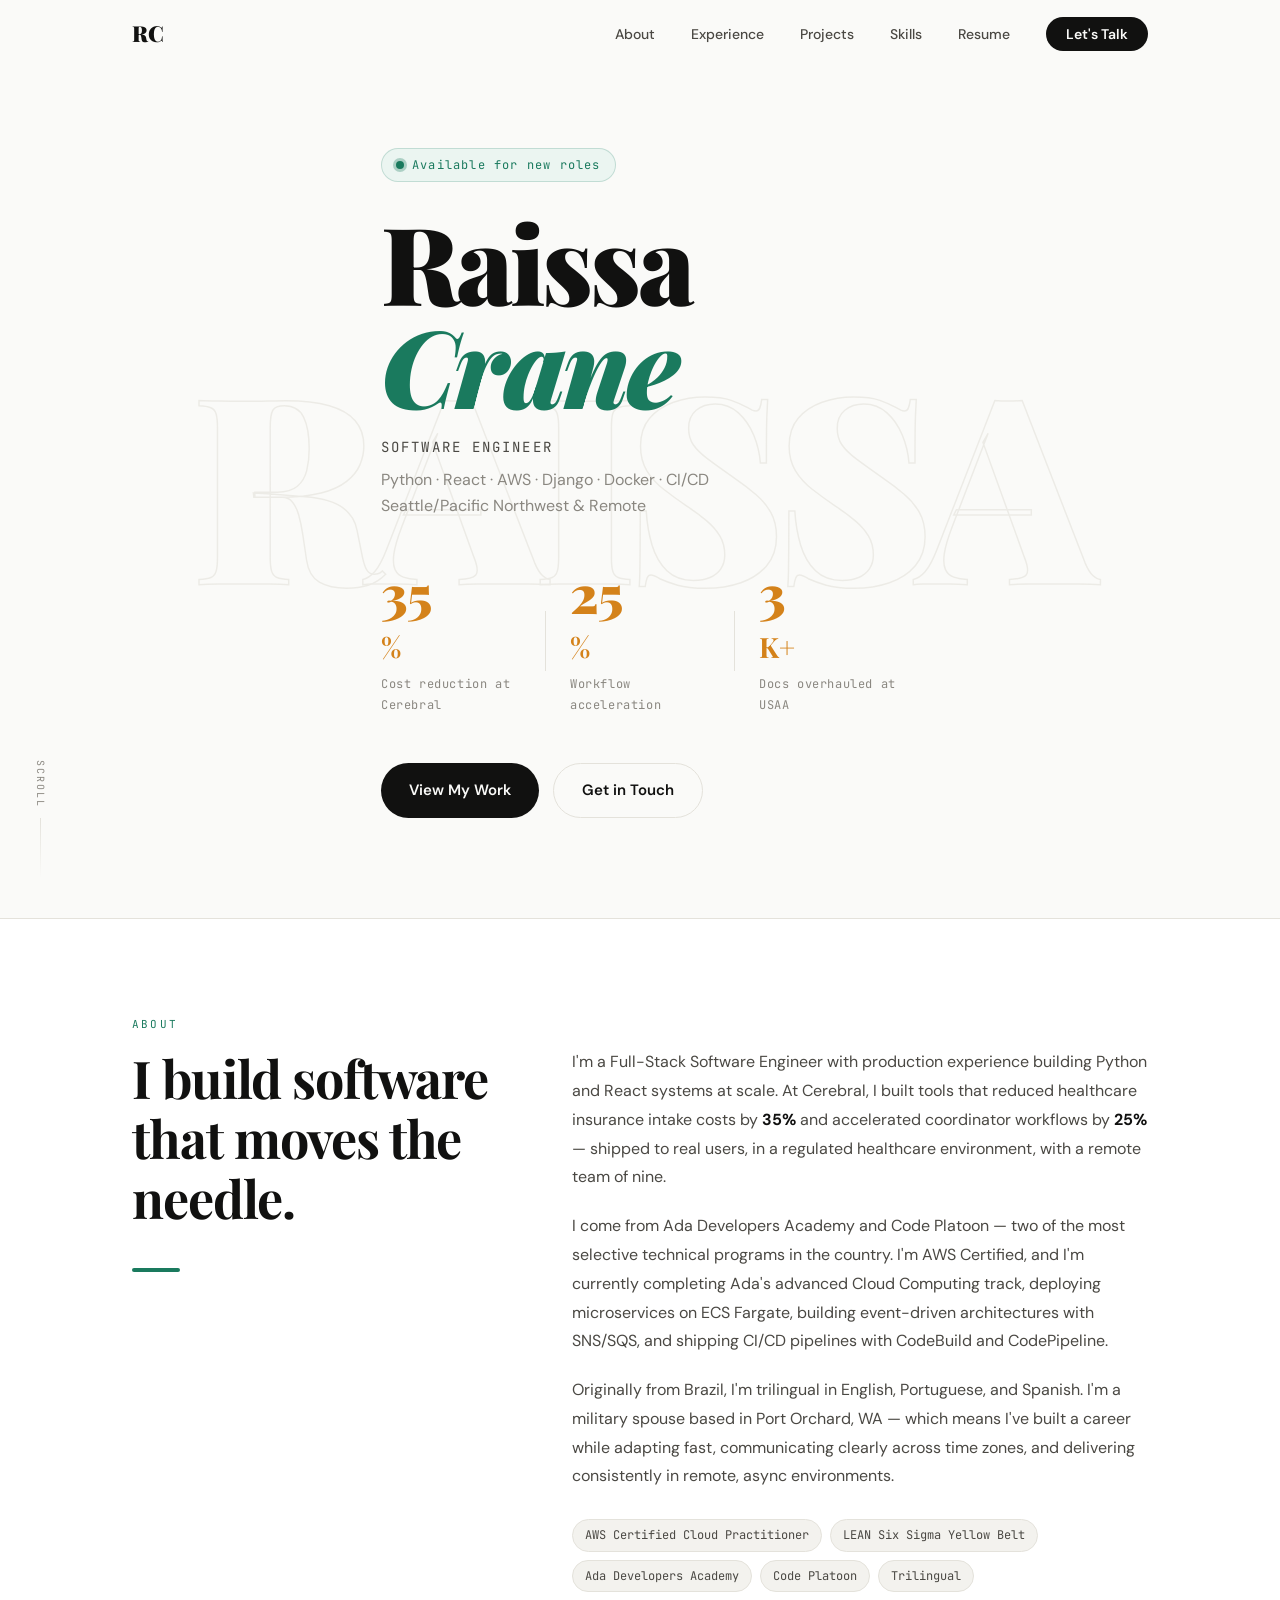
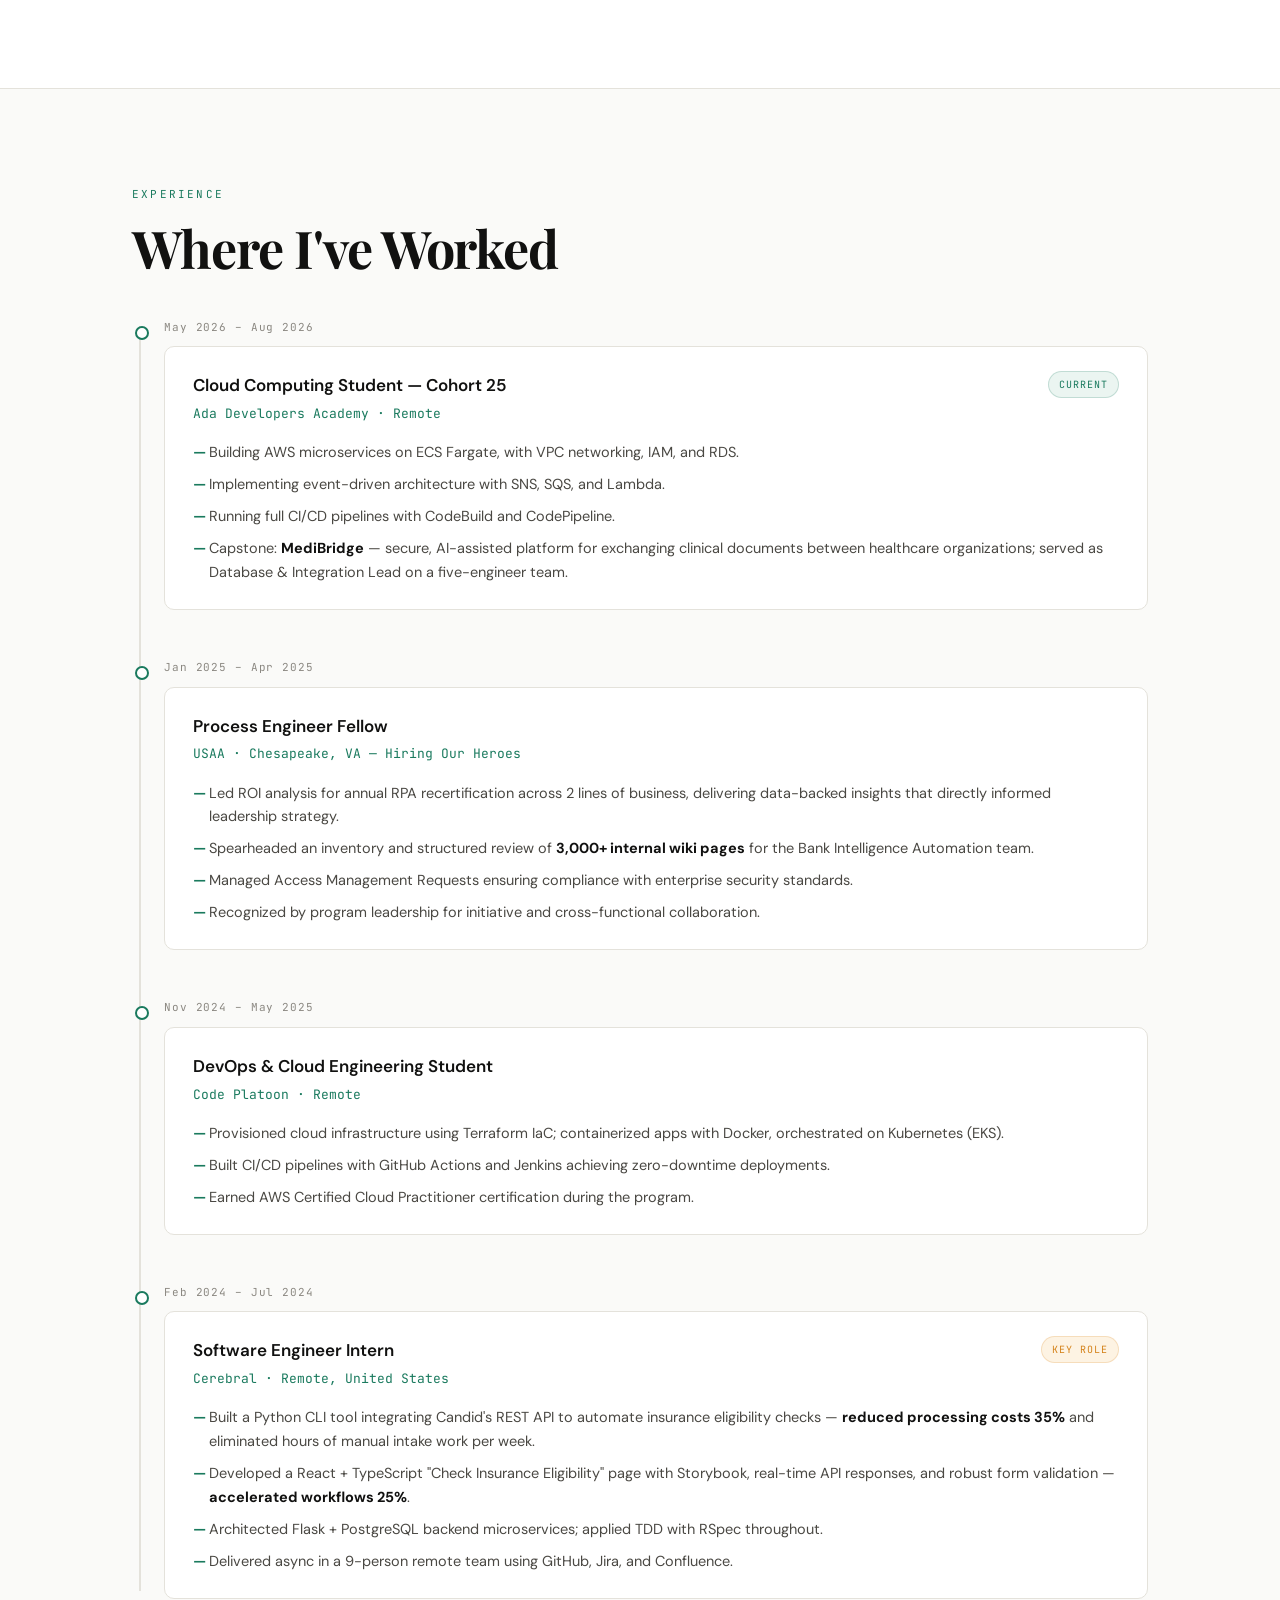
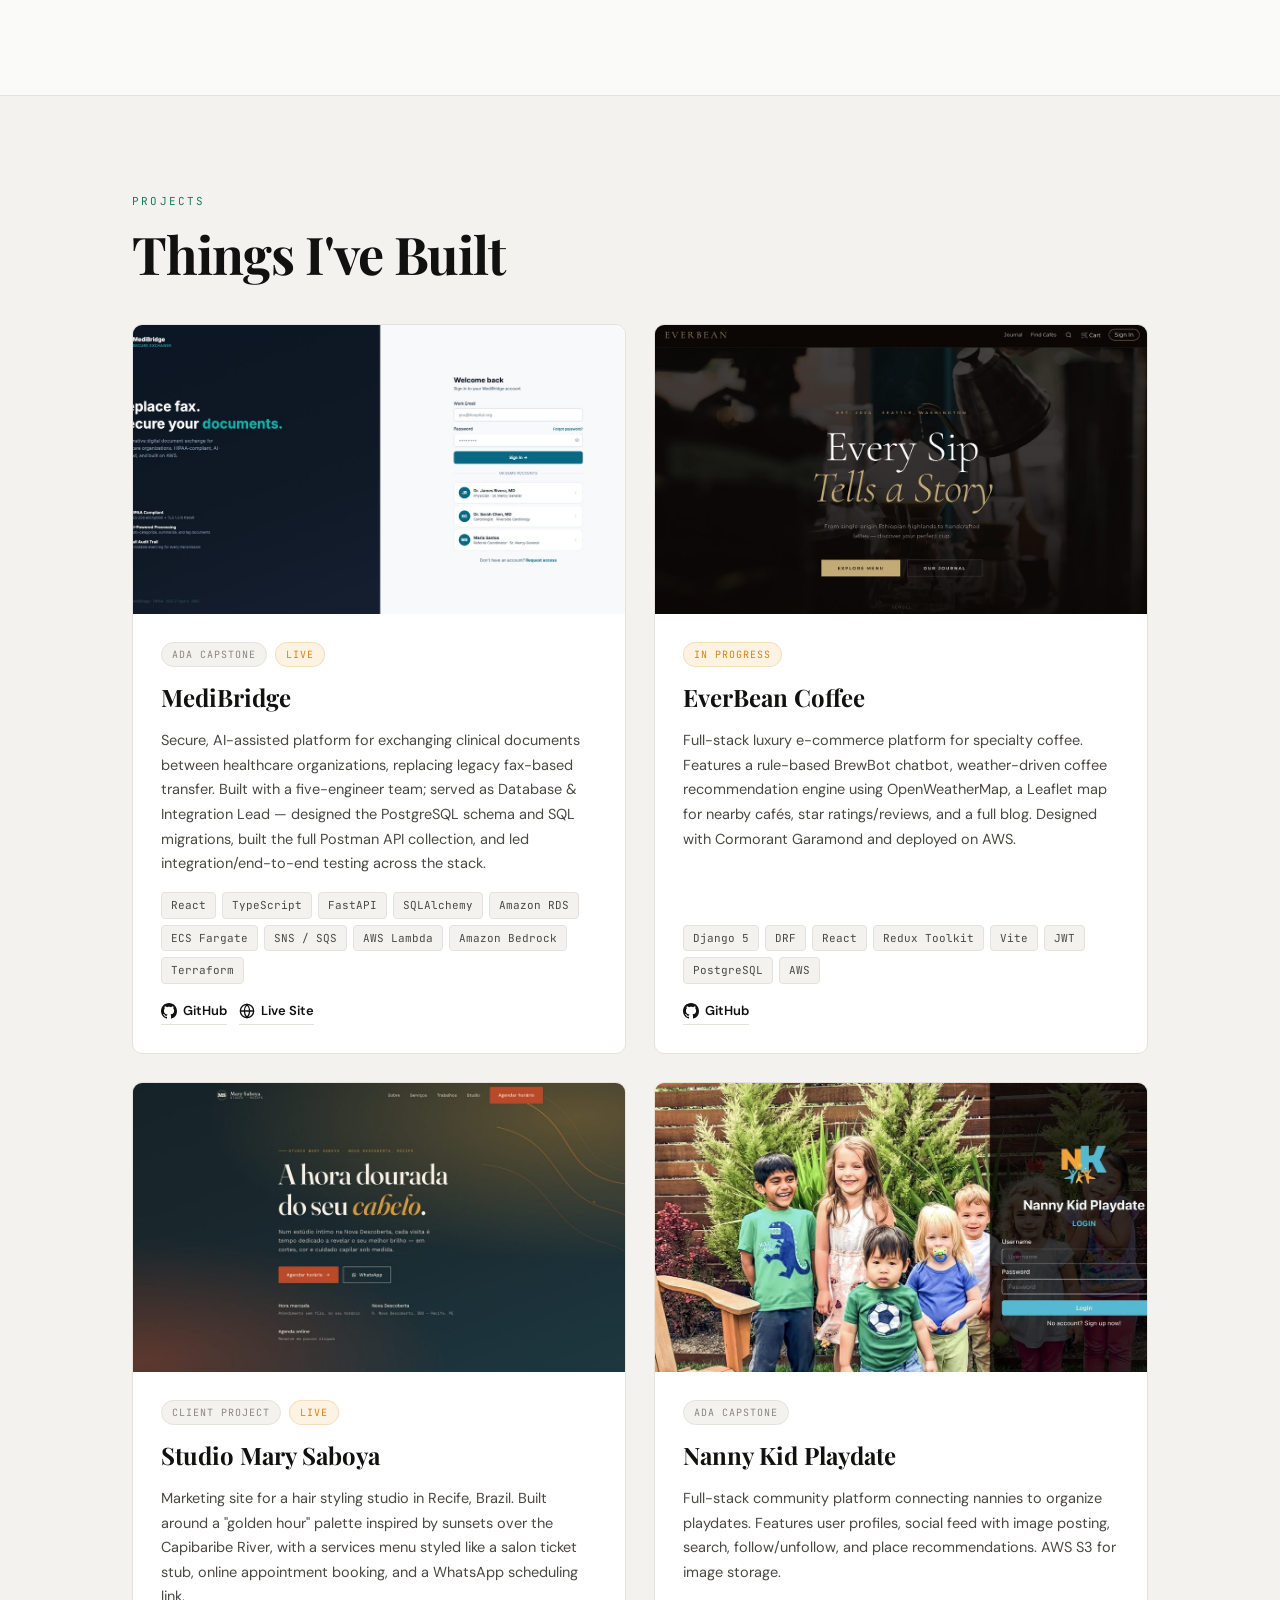
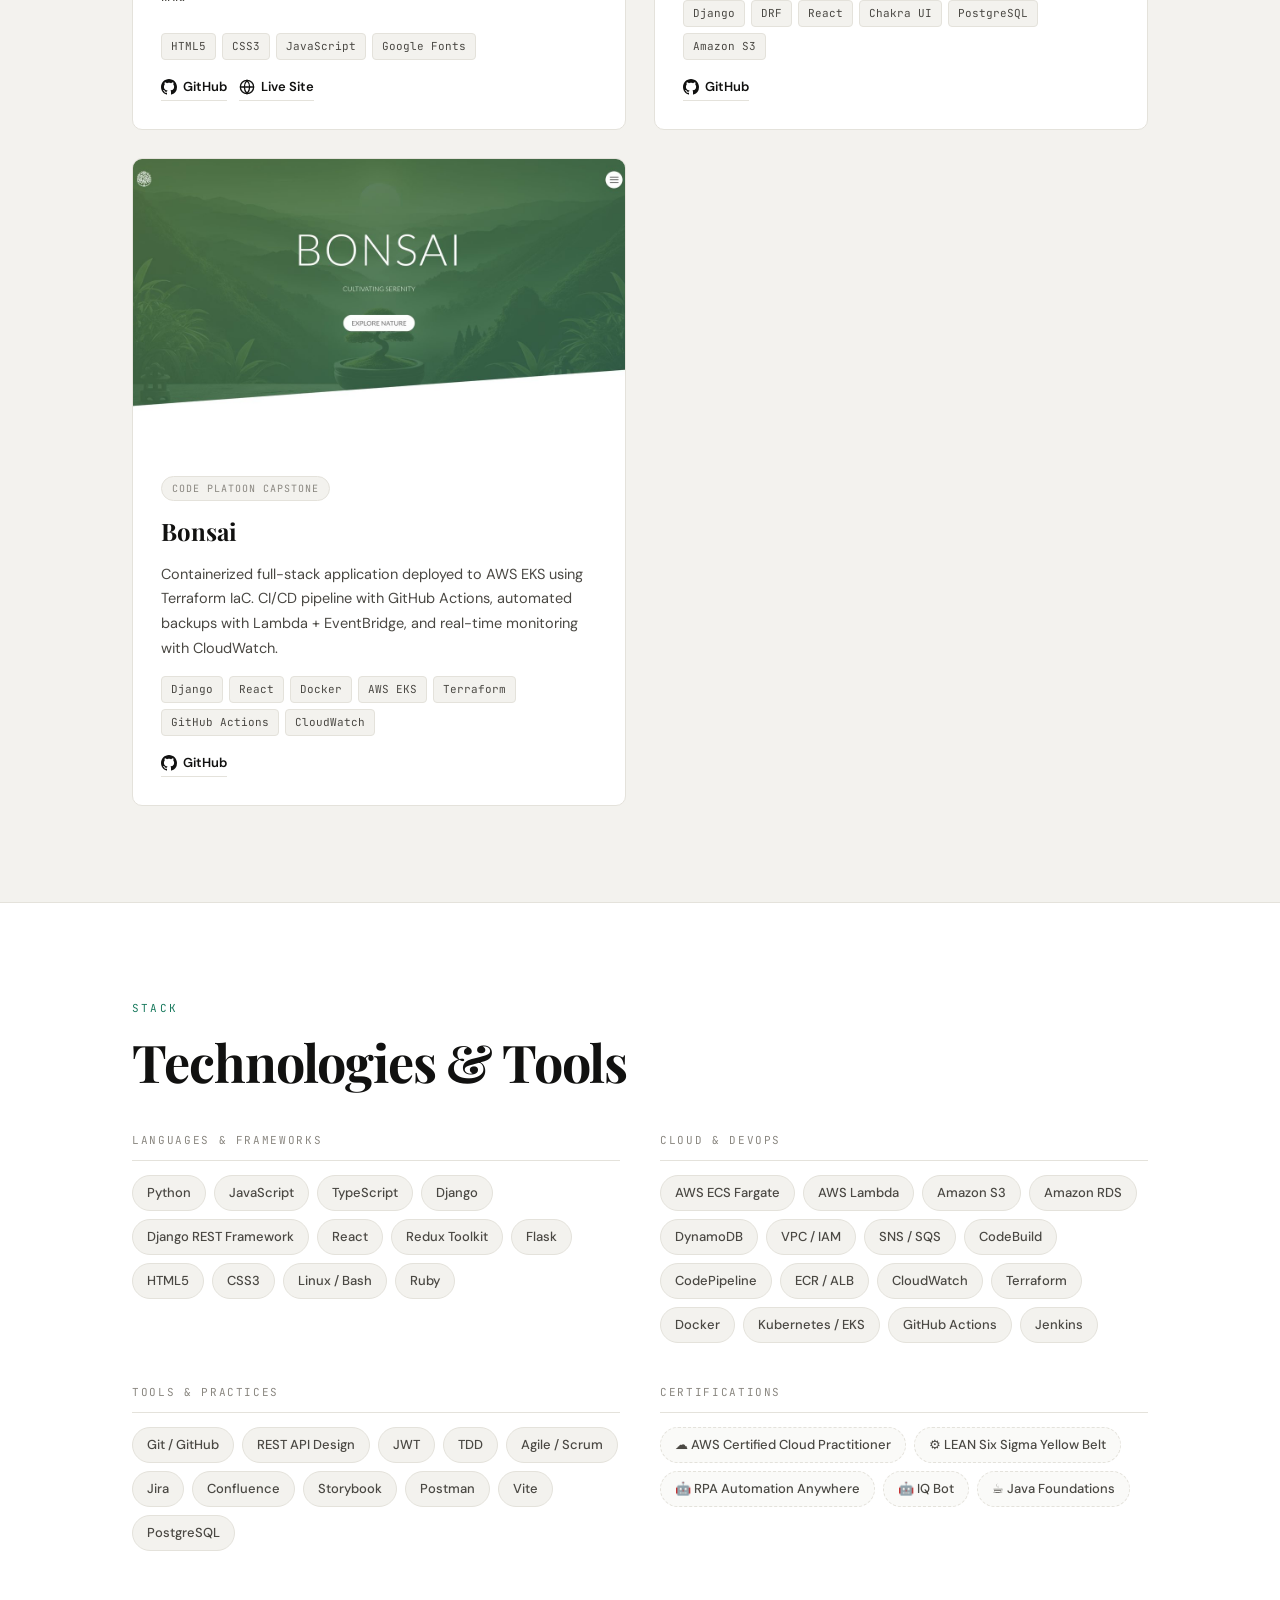
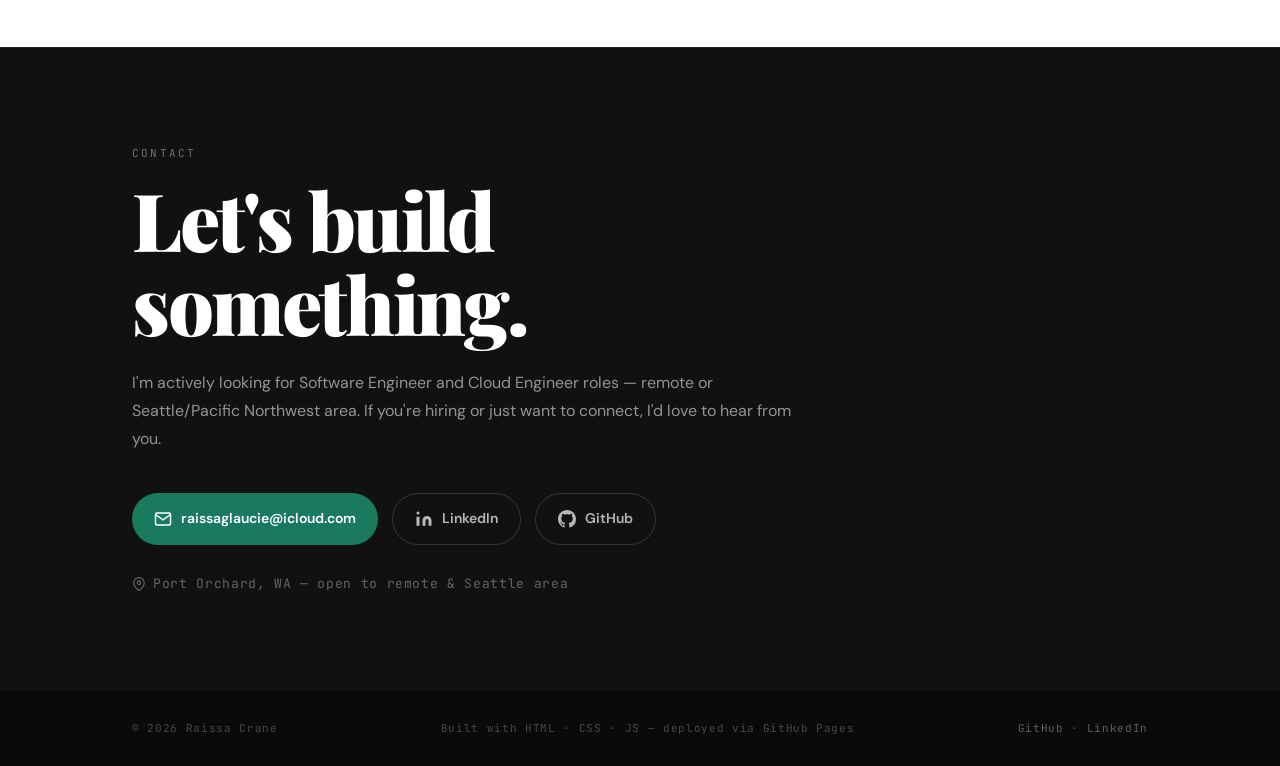
==== commit 4c8ca0ac: "Fix Ada Cohort 25 dates and capstone reference" ====
--- a/index.html
+++ b/index.html
@@ -124,7 +124,7 @@
 
         <div class="tl-item reveal">
           <div class="tl-dot"></div>
-          <div class="tl-date">May 2026 – Jul 2026</div>
+          <div class="tl-date">May 2026 – Aug 2026</div>
           <div class="tl-card">
             <div class="tl-header">
               <div>
@@ -134,10 +134,10 @@
               <span class="tl-badge current">Current</span>
             </div>
             <ul class="tl-bullets">
-              <li>Deploying microservices architectures on AWS ECS Fargate with ECR, ALB, and RDS.</li>
-              <li>Building event-driven systems using SNS FIFO + SQS FIFO fan-out patterns.</li>
-              <li>Implementing full CI/CD pipelines with CodeBuild, CodePipeline, and GitHub.</li>
-              <li>Capstone: <strong>EverBean Coffee</strong> — full-stack e-commerce platform with Django 5, DRF, React, Redux Toolkit, and Vite, deployed on AWS.</li>
+              <li>Building AWS microservices on ECS Fargate, with VPC networking, IAM, and RDS.</li>
+              <li>Implementing event-driven architecture with SNS, SQS, and Lambda.</li>
+              <li>Running full CI/CD pipelines with CodeBuild and CodePipeline.</li>
+              <li>Capstone: <strong>MediBridge</strong> — secure, AI-assisted platform for exchanging clinical documents between healthcare organizations; served as Database &amp; Integration Lead on a five-engineer team.</li>
             </ul>
           </div>
         </div>
@@ -468,4 +468,4 @@
 
   <script src="script.js"></script>
 </body>
-</html>
+</html>
